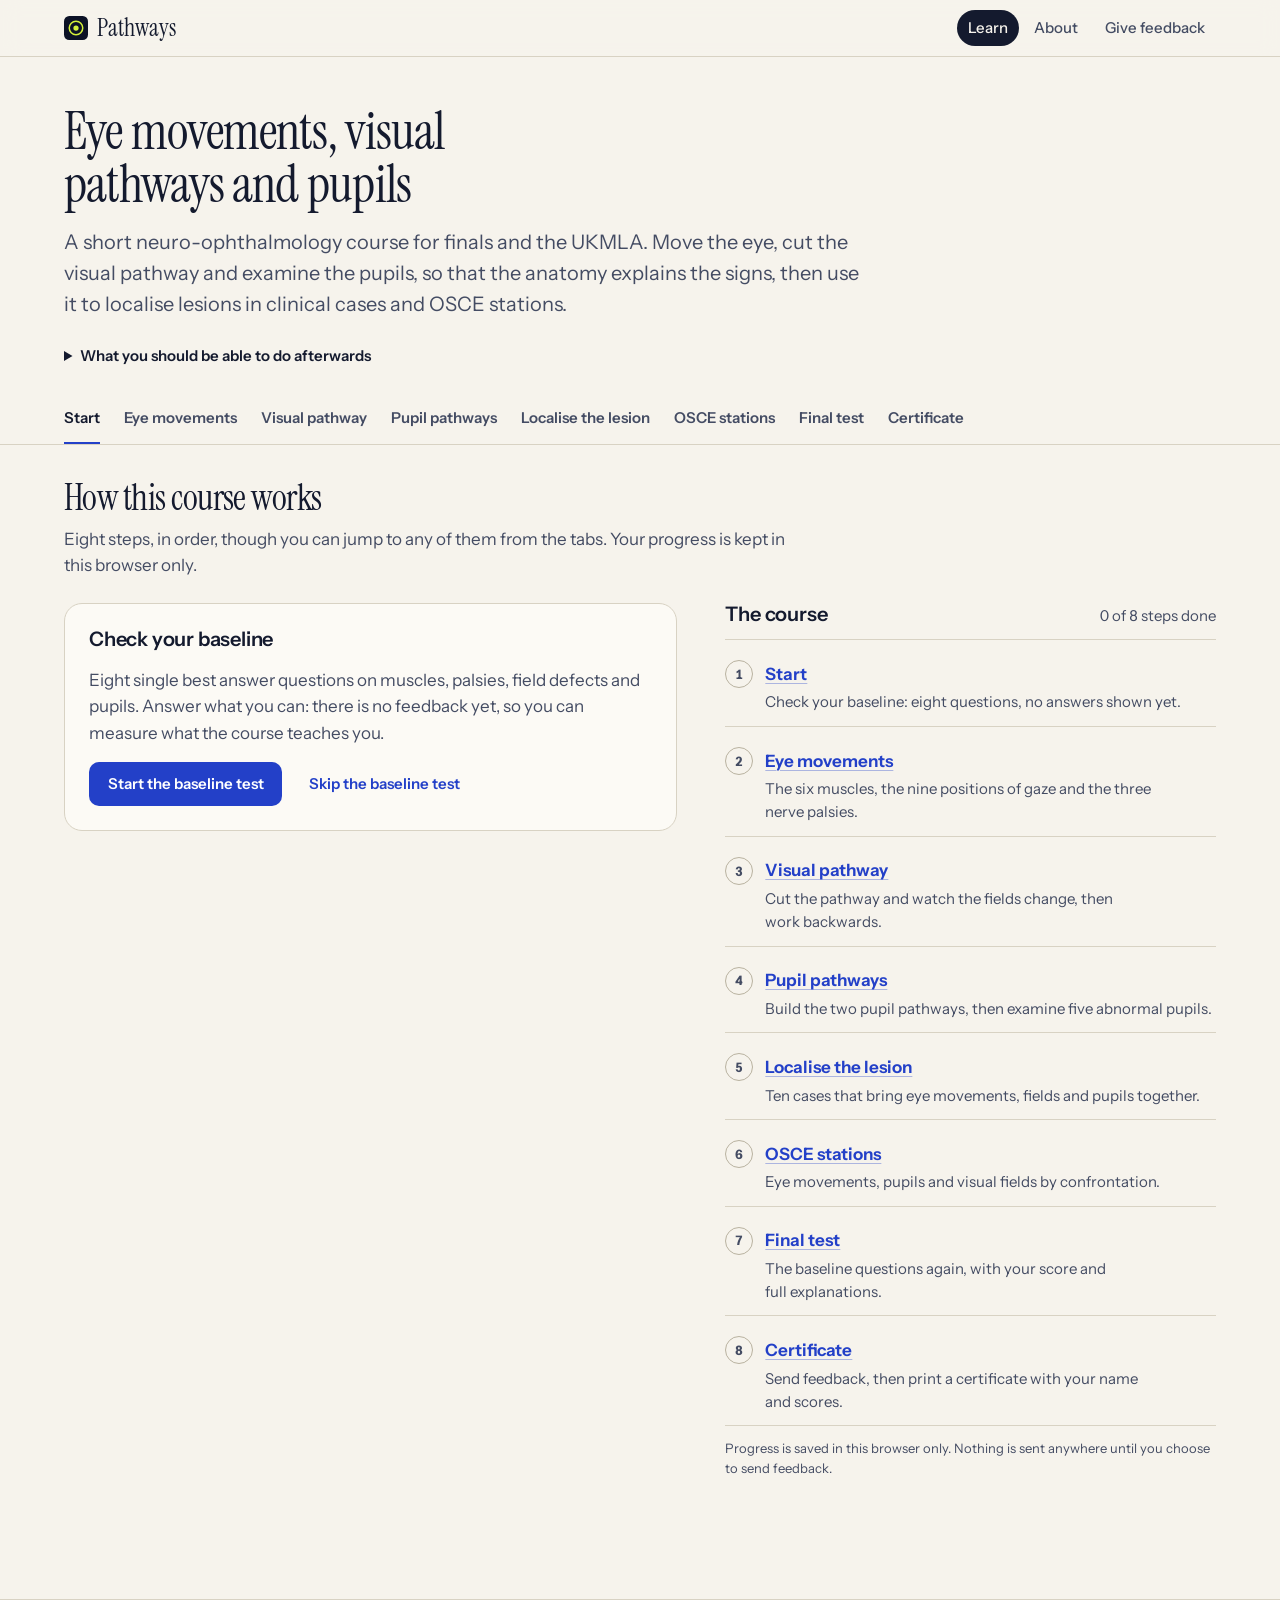
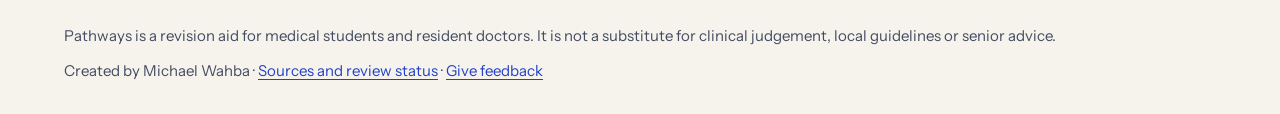
==== index.html @ c68322ce "Publish Pathways at pathwaysophthalmology.github.io Co-Authored-By: Claude Opus 5.5 <noreply@anthrop" ====
<!doctype html>
<html lang="en-GB">
  <head>
    <meta charset="UTF-8" />
    <meta name="viewport" content="width=device-width, initial-scale=1.0" />
    <meta name="description" content="Free interactive neuro-ophthalmology course for UK medical students: eye movements, visual fields and pupils, with cases, OSCE stations and a certificate." />
    <meta name="theme-color" content="#f6f3ec" />
    <link rel="icon" type="image/svg+xml" href="./favicon.svg" />
    <title>Pathways: interactive neuro-ophthalmology course for medical students | eye movements, visual fields, pupils</title>
    <script type="module" crossorigin src="./assets/index-cdcHrQls.js"></script>
    <link rel="stylesheet" crossorigin href="./assets/index-BbGb7LWt.css">
      <meta property="og:type" content="website" />
    <meta property="og:title" content="Pathways: eye movements, visual pathways and pupils" />
    <meta property="og:description" content="A free interactive neuro-ophthalmology course for medical students: eye movements, visual pathway lesions and pupils, with clinical cases, OSCE walkthroughs and a certificate." />
    <meta name="twitter:title" content="Pathways: eye movements, visual pathways and pupils" />
    <meta name="twitter:description" content="A free interactive neuro-ophthalmology course for medical students: eye movements, visual pathway lesions and pupils, with clinical cases, OSCE walkthroughs and a certificate." />
    <meta name="twitter:card" content="summary_large_image" />
    <meta property="og:image" content="https://pathwaysophthalmology.github.io/og-pathways.png" />
    <meta property="og:image:width" content="1200" />
    <meta property="og:image:height" content="630" />
    <meta property="og:image:alt" content="Pathways: two eyes, one with a third nerve palsy, and a pair of visual field charts showing a bitemporal hemianopia." />
    <meta name="twitter:image" content="https://pathwaysophthalmology.github.io/og-pathways.png" />
    <meta property="og:url" content="https://pathwaysophthalmology.github.io/" />
    <meta property="og:site_name" content="Pathways" />
    <meta property="og:locale" content="en_GB" />
    <meta name="robots" content="index, follow, max-image-preview:large" />
    <link rel="canonical" href="https://pathwaysophthalmology.github.io/" />
    <script type="application/ld+json">
{
  "@context": "https://schema.org",
  "@type": [
    "Course",
    "LearningResource"
  ],
  "name": "Pathways: eye movements, visual pathways and pupils",
  "alternateName": "Pathways",
  "description": "Free interactive neuro-ophthalmology course for UK medical students: eye movements, visual fields and pupils, with cases, OSCE stations and a certificate.",
  "url": "https://pathwaysophthalmology.github.io/",
  "image": "https://pathwaysophthalmology.github.io/og-pathways.png",
  "provider": {
    "@type": "Person",
    "name": "Michael Wahba"
  },
  "author": {
    "@type": "Person",
    "name": "Michael Wahba"
  },
  "inLanguage": "en-GB",
  "isAccessibleForFree": true,
  "educationalLevel": "Undergraduate medical education",
  "learningResourceType": [
    "Interactive course",
    "Quiz",
    "Clinical case"
  ],
  "audience": {
    "@type": "EducationalAudience",
    "educationalRole": "student",
    "audienceType": "UK medical students and foundation doctors"
  },
  "about": [
    "Neuro-ophthalmology",
    "Ocular motility",
    "Visual pathway",
    "Pupil"
  ],
  "teaches": [
    "Actions and nerve supply of the extraocular muscles",
    "Third, fourth and sixth cranial nerve palsies",
    "Visual field defects from lesions of the visual pathway",
    "The pupillary light reflex and the sympathetic pathway to the pupil",
    "Relative afferent pupillary defect, Horner syndrome and Adie pupil",
    "Localising neuro-ophthalmic lesions",
    "OSCE examination of eye movements, pupils and visual fields"
  ],
  "hasCourseInstance": {
    "@type": "CourseInstance",
    "courseMode": "online",
    "instructor": {
      "@type": "Person",
      "name": "Michael Wahba"
    }
  },
  "offers": {
    "@type": "Offer",
    "category": "Free",
    "price": 0,
    "priceCurrency": "GBP"
  }
}
    </script>
  </head>
  <body>
    <div id="root">
      <div class="seo-fallback" style="max-width:44rem;margin:0 auto;padding:2rem 1rem;font-family:system-ui,sans-serif;line-height:1.5;color:#1b1f2a">
        <h1>Pathways: an interactive neuro-ophthalmology course for medical students</h1>
        <p>Pathways is a free, short online course on eye movements, the visual pathway and the pupils. You move the eye, cut the visual pathway and examine the pupils, so that the anatomy explains the clinical signs.</p>
        <p>You then use that anatomy to localise lesions in clinical cases and to practise examination stations for the OSCE. A baseline test at the start and a final test at the end show how far you have come, and a certificate is available when you finish.</p>
        <h2>What the course covers</h2>
        <ul>
          <li>Eye movements: the six extraocular muscles, the nine positions of gaze, and third, fourth and sixth cranial nerve palsies</li>
          <li>The visual pathway: lesions from the optic nerve to the occipital cortex and the visual field defects they cause</li>
          <li>Pupil reflexes: the pupillary light reflex and the sympathetic pathway to the pupil</li>
          <li>The abnormal pupil: relative afferent pupillary defect (RAPD), Horner syndrome, Adie pupil and third nerve palsy</li>
          <li>Clinical cases on localising the lesion</li>
          <li>OSCE examination stations: eye movements, pupils and visual fields</li>
          <li>A baseline test and a final test, with every question explained</li>
          <li>A certificate of completion</li>
        </ul>
        <h2>Who it is for</h2>
        <p>UK medical students revising for finals and the UKMLA or preparing for the Duke Elder Undergraduate Prize Examination, and foundation doctors who want to refresh their neuro-ophthalmology.</p>
        <p>The course needs JavaScript. If it does not load, please enable JavaScript in your browser.</p>
      </div>
    </div>
  </body>
</html>
---- assets/index-BbGb7LWt.css ----
@font-face{font-family:Instrument Serif;font-style:normal;font-display:swap;font-weight:400;src:url(./instrument-serif-latin-ext-400-normal-C2je3j2s.woff2)format("woff2"),url(./instrument-serif-latin-ext-400-normal-CFCUzsTy.woff)format("woff");unicode-range:U+100-2BA,U+2BD-2C5,U+2C7-2CC,U+2CE-2D7,U+2DD-2FF,U+304,U+308,U+329,U+1D00-1DBF,U+1E00-1E9F,U+1EF2-1EFF,U+2020,U+20A0-20AB,U+20AD-20C0,U+2113,U+2C60-2C7F,U+A720-A7FF}@font-face{font-family:Instrument Serif;font-style:normal;font-display:swap;font-weight:400;src:url(./instrument-serif-latin-400-normal-DnYpCC2O.woff2)format("woff2"),url(./instrument-serif-latin-400-normal-BVbkICAY.woff)format("woff");unicode-range:U+??,U+131,U+152-153,U+2BB-2BC,U+2C6,U+2DA,U+2DC,U+304,U+308,U+329,U+2000-206F,U+20AC,U+2122,U+2191,U+2193,U+2212,U+2215,U+FEFF,U+FFFD}@font-face{font-family:Instrument Sans Variable;font-style:normal;font-display:swap;font-weight:400 700;src:url(./instrument-sans-latin-ext-wght-normal-B5bTHO_g.woff2)format("woff2-variations");unicode-range:U+100-2BA,U+2BD-2C5,U+2C7-2CC,U+2CE-2D7,U+2DD-2FF,U+304,U+308,U+329,U+1D00-1DBF,U+1E00-1E9F,U+1EF2-1EFF,U+2020,U+20A0-20AB,U+20AD-20C0,U+2113,U+2C60-2C7F,U+A720-A7FF}@font-face{font-family:Instrument Sans Variable;font-style:normal;font-display:swap;font-weight:400 700;src:url(./instrument-sans-latin-wght-normal-BbzFLZTg.woff2)format("woff2-variations");unicode-range:U+??,U+131,U+152-153,U+2BB-2BC,U+2C6,U+2DA,U+2DC,U+304,U+308,U+329,U+2000-206F,U+20AC,U+2122,U+2191,U+2193,U+2212,U+2215,U+FEFF,U+FFFD}:root{--paper:#f6f3ec;--paper-raised:#fcfaf5;--paper-sunk:#ece8dd;--line:#d8d2c3;--line-strong:#b9b2a0;--ink:#141a2e;--ink-2:#444c63;--ink-3:#5f6679;--cobalt:#2340c8;--cobalt-deep:#172b8f;--cobalt-wash:#e3e7fa;--stage:#0c1226;--stage-raised:#151d3b;--stage-line:#2c3765;--stage-text:#e9edfb;--stage-muted:#a3add3;--fluor:#d4f03a;--fluor-dim:#8fa41f;--ok:#1c7448;--ok-wash:#dff0e4;--bad:#b3261e;--bad-wash:#f8e1dd;--warn:#8f5200;--warn-wash:#f7ead1;--ok-stage:#6fdc9f;--bad-stage:#ff8f85;--warn-stage:#ffc46b;--dx-1:#6ea8ff;--dx-2:#ffb454;--dx-3:#d4f03a;--dx-4:#ff8fb8;--dx-5:#7fe3d3;--dx-6:#c7a6ff;--font-display:"Instrument Serif", "Iowan Old Style", Georgia, serif;--font-body:"Instrument Sans Variable", "Instrument Sans", system-ui, sans-serif;--text-xs:.8125rem;--text-sm:.9375rem;--text-md:1.0625rem;--text-lg:1.25rem;--text-xl:1.625rem;--text-2xl:2.25rem;--text-3xl:3.25rem;--s-1:.25rem;--s-2:.5rem;--s-3:.75rem;--s-4:1rem;--s-5:1.5rem;--s-6:2rem;--s-7:3rem;--s-8:4.5rem;--radius-sm:6px;--radius:10px;--radius-lg:18px;--shadow-1:0 1px 2px #141a2e0f, 0 4px 14px #141a2e0f;--shadow-2:0 2px 4px #141a2e14, 0 14px 34px #141a2e1f;--ease-out:cubic-bezier(.16, 1, .3, 1);--dur:.2s;--page-max:72rem;--gutter:clamp(1rem, 4vw, 2.5rem)}*,:before,:after{box-sizing:border-box}html{-webkit-text-size-adjust:100%;scroll-behavior:smooth;scrollbar-color:var(--line-strong) var(--paper)}body{background:var(--paper);color:var(--ink);font-family:var(--font-body);font-size:var(--text-md);font-feature-settings:"ss01";-webkit-font-smoothing:antialiased;accent-color:var(--cobalt);caret-color:var(--cobalt);margin:0;line-height:1.55}::selection{background:var(--fluor);color:var(--ink)}h1,h2,h3,h4{text-wrap:balance;letter-spacing:-.01em;margin:0;font-weight:600;line-height:1.15}h1,.display{font-family:var(--font-display);letter-spacing:-.015em;font-weight:400;line-height:1.02}h1{font-size:clamp(2.4rem, 6vw, var(--text-3xl))}h2{font-size:var(--text-xl)}h3{font-size:var(--text-lg)}h4{font-size:var(--text-md)}p{text-wrap:pretty;margin:0}a{color:var(--cobalt);text-underline-offset:.18em;text-decoration-thickness:1px}a:hover{color:var(--cobalt-deep)}button,input,select,textarea{font:inherit;color:inherit}button{cursor:pointer}:focus-visible{outline:2px solid var(--cobalt);outline-offset:2px;border-radius:4px}.stage :focus-visible{outline-color:var(--fluor)}[tabindex="-1"]:focus{outline:none}svg{max-width:100%;display:block}img{max-width:100%}ul,ol{margin:0;padding-left:1.2em}.num{font-variant-numeric:tabular-nums}.visually-hidden{clip-path:inset(50%);white-space:nowrap;width:1px;height:1px;position:absolute;overflow:hidden}@media (prefers-reduced-motion:reduce){*,:before,:after{scroll-behavior:auto!important;transition-duration:.01ms!important;animation-duration:.01ms!important;animation-iteration-count:1!important}}.wrap{width:min(100% - 2 * var(--gutter), var(--page-max));margin-inline:auto}.stack{gap:var(--gap,var(--s-4));flex-direction:column;display:flex}.cluster{align-items:center;gap:var(--gap,var(--s-3));flex-wrap:wrap;display:flex}.split{gap:var(--s-5);grid-template-columns:minmax(0,1fr);display:grid}@media (width>=60rem){.split{grid-template-columns:minmax(0,1.45fr) minmax(0,1fr);align-items:start}.split--even{grid-template-columns:minmax(0,1fr) minmax(0,1fr)}}.prose{max-width:68ch}.prose>*+*{margin-top:var(--s-3)}.muted{color:var(--ink-2)}.small{font-size:var(--text-sm)}.xsmall{font-size:var(--text-xs)}.shell{flex-direction:column;min-height:100dvh;display:flex}.shell__bar{z-index:20;background:color-mix(in srgb, var(--paper) 92%, transparent);-webkit-backdrop-filter:blur(10px);backdrop-filter:blur(10px);border-bottom:1px solid var(--line);position:sticky;top:0}.shell__bar-inner{justify-content:space-between;align-items:center;gap:var(--s-4);min-height:3.5rem;display:flex}.brand{min-height:2.75rem;font-family:var(--font-display);color:var(--ink);align-items:center;gap:.55rem;font-size:1.5rem;line-height:1;text-decoration:none;display:inline-flex}.brand:hover{color:var(--ink)}.brand__mark{width:1.5rem;height:1.5rem}.nav{gap:var(--s-1);scrollbar-width:none;display:flex;overflow-x:auto}.nav a{white-space:nowrap;color:var(--ink-2);font-size:var(--text-sm);transition:background var(--dur) var(--ease-out), color var(--dur) var(--ease-out);border-radius:999px;padding:.4rem .7rem;font-weight:500;text-decoration:none}.nav__short{display:none}.nav a:focus-visible{outline-offset:-2px}.nav a:hover{background:var(--paper-sunk);color:var(--ink)}.nav a[aria-current=page]{background:var(--ink);color:var(--paper)}@media (width<=44rem){.brand{font-size:1.3rem}.nav__long{display:none}.nav__short{display:inline}.nav a{border-block:.25rem solid #0000;align-items:center;min-height:2.75rem;padding-inline:.5rem;display:inline-flex}.nav a,.nav a:hover,.nav a[aria-current=page]{background-clip:padding-box}}.shell__main{flex:1}.footer{margin-top:var(--s-8);border-top:1px solid var(--line);padding-block:var(--s-5) var(--s-6);color:var(--ink-2);font-size:var(--text-sm)}.footer .cluster{justify-content:space-between}.btn{border-radius:var(--radius);min-height:2.75rem;font-weight:600;font-size:var(--text-sm);transition:background var(--dur) var(--ease-out), border-color var(--dur) var(--ease-out), color var(--dur) var(--ease-out), transform var(--dur) var(--ease-out);border:1px solid #0000;justify-content:center;align-items:center;gap:.5rem;padding:.55rem 1.1rem;text-decoration:none;display:inline-flex}.btn:active:not(:disabled){transform:translateY(1px)}.btn:disabled,.btn[aria-disabled=true]{opacity:.5;cursor:not-allowed}.btn svg{flex:none;width:1.1em;height:1.1em}.btn--primary{background:var(--cobalt);color:#fff}.btn--primary:hover:not(:disabled){background:var(--cobalt-deep);color:#fff}.btn--secondary{background:var(--paper-raised);border-color:var(--line-strong);color:var(--ink)}.btn--secondary:hover:not(:disabled){border-color:var(--ink)}.btn--quiet{color:var(--cobalt);background:0 0;padding-inline:.6rem}.btn--quiet:hover:not(:disabled){background:var(--cobalt-wash)}.btn--sm{min-height:2.25rem;padding:.3rem .8rem}@media (width<=44rem),(pointer:coarse){.btn--sm,.seg button{min-height:2.75rem}}.stage .btn--secondary{background:var(--stage-raised);border-color:var(--stage-line);color:var(--stage-text)}.stage .btn--secondary:hover:not(:disabled){border-color:var(--stage-muted)}.stage .btn--primary{background:var(--fluor);color:var(--stage)}.stage .btn--primary:hover:not(:disabled){color:var(--stage);background:#e3fb5c}.stage .btn--quiet{color:var(--fluor)}.stage .btn--quiet:hover:not(:disabled){background:var(--stage-raised)}.seg{background:var(--paper-sunk);border-radius:calc(var(--radius) + 3px);flex-wrap:wrap;gap:2px;max-width:100%;padding:3px;display:inline-flex}.seg button{border-radius:var(--radius);min-height:2.25rem;font-size:var(--text-sm);color:var(--ink-2);transition:background var(--dur) var(--ease-out), color var(--dur) var(--ease-out);background:0 0;border:0;padding:.4rem .85rem;font-weight:550}.seg button:hover{color:var(--ink)}.seg button[aria-pressed=true]{background:var(--paper-raised);color:var(--ink);box-shadow:var(--shadow-1)}.stage .seg{background:var(--stage-raised)}.stage .seg button{color:var(--stage-muted)}.stage .seg button:hover{color:var(--stage-text)}.stage .seg button[aria-pressed=true]{background:var(--fluor);color:var(--stage);box-shadow:none}.stage{background:var(--stage);color:var(--stage-text);border-radius:var(--radius-lg);box-shadow:var(--shadow-2);scrollbar-color:var(--stage-line) var(--stage);padding:clamp(.9rem,2.5vw,1.5rem)}.stage ::selection{background:var(--fluor);color:var(--stage)}.stage__head{justify-content:space-between;align-items:center;gap:var(--s-3);margin-bottom:var(--s-4);flex-wrap:wrap;display:flex}.stage__title{font-size:var(--text-sm);color:var(--stage-muted);font-weight:600}.stage__caption{margin-top:var(--s-3);font-size:var(--text-sm);color:var(--stage-muted)}.stage .muted{color:var(--stage-muted)}.stage a{color:var(--fluor)}.panel{background:var(--paper-raised);border:1px solid var(--line);border-radius:var(--radius-lg);padding:clamp(1rem,2.5vw,1.5rem)}.callout{gap:var(--s-3);padding:var(--s-4);border-radius:var(--radius);background:var(--cobalt-wash);color:var(--ink);font-size:var(--text-sm);grid-template-columns:auto minmax(0,1fr);display:grid}.callout__icon{width:1.25rem;height:1.25rem;color:var(--cobalt);margin-top:.15rem}.callout__title{margin-bottom:.15rem;font-weight:650}.callout--ok{background:var(--ok-wash)}.callout--ok .callout__icon{color:var(--ok)}.callout--bad{background:var(--bad-wash)}.callout--bad .callout__icon{color:var(--bad)}.callout--warn{background:var(--warn-wash)}.callout--warn .callout__icon{color:var(--warn)}.stage .callout{background:var(--stage-raised);color:var(--stage-text)}.stage .callout .callout__icon{color:var(--dx-1)}.stage .callout--ok .callout__icon{color:var(--ok-stage)}.stage .callout--bad .callout__icon{color:var(--bad-stage)}.stage .callout--warn .callout__icon{color:var(--warn-stage)}.choices{gap:var(--s-2);display:grid}.choice{align-items:center;gap:var(--s-3);text-align:left;background:var(--paper-raised);border:1px solid var(--line-strong);border-radius:var(--radius);width:100%;min-height:3rem;font-size:var(--text-sm);transition:border-color var(--dur) var(--ease-out), background var(--dur) var(--ease-out);padding:.65rem .9rem;font-weight:500;display:flex}.choice:hover:not(:disabled):not([aria-disabled=true]){border-color:var(--ink)}.choice:disabled,.choice[aria-disabled=true]{cursor:default}.choice__mark{flex:none;width:1.25rem;height:1.25rem}.choice[data-state=selected]{border-color:var(--cobalt);background:var(--cobalt-wash)}.choice[data-state=correct]{border-color:var(--ok);background:var(--ok-wash)}.choice[data-state=correct] .choice__mark{color:var(--ok)}.choice[data-state=wrong]{border-color:var(--bad);background:var(--bad-wash)}.choice[data-state=wrong] .choice__mark{color:var(--bad)}.choice[data-state=dim]{opacity:.55}.stage .choice{background:var(--stage-raised);border-color:var(--stage-line);color:var(--stage-text)}.stage .choice:hover:not(:disabled):not([aria-disabled=true]){border-color:var(--stage-muted)}.stage .choice[data-state=selected]{border-color:var(--fluor);background:var(--stage-raised)}.stage .choice[data-state=correct]{border-color:var(--ok-stage);background:#6fdc9f1f}.stage .choice[data-state=correct] .choice__mark{color:var(--ok-stage)}.stage .choice[data-state=wrong]{border-color:var(--bad-stage);background:#ff8f851f}.stage .choice[data-state=wrong] .choice__mark{color:var(--bad-stage)}.tag{background:var(--paper-sunk);color:var(--ink-2);font-size:var(--text-xs);white-space:nowrap;border-radius:999px;align-items:center;gap:.35rem;padding:.15rem .6rem;font-weight:600;display:inline-flex}.tag--ok{background:var(--ok-wash);color:var(--ok)}.tag--bad{background:var(--bad-wash);color:var(--bad)}.tag--warn{background:var(--warn-wash);color:var(--warn)}.tag--cobalt{background:var(--cobalt-wash);color:var(--cobalt-deep)}.stage .tag{background:var(--stage-raised);color:var(--stage-muted)}.stage .tag--ok{color:var(--ok-stage)}.stage .tag--bad{color:var(--bad-stage)}.stage .tag--warn{color:var(--warn-stage)}.stage .tag--cobalt{color:var(--fluor)}.module-head{padding-block:var(--s-7) var(--s-5)}@media (width<=44rem){.module-head{padding-block:var(--s-6) var(--s-4)}.module-head__lede{font-size:var(--text-md)}.tool{padding-top:var(--s-5)}}.module-head h1{max-width:18ch}.module-head__lede{margin-top:var(--s-4);max-width:62ch;font-size:var(--text-lg);color:var(--ink-2)}.objectives{margin-top:var(--s-5);max-width:68ch}.objectives summary{cursor:pointer;font-weight:600;font-size:var(--text-sm);width:fit-content}.objectives ul{margin-top:var(--s-3);gap:var(--s-2);color:var(--ink-2);font-size:var(--text-sm);display:grid}.tooltabs{z-index:10;background:color-mix(in srgb, var(--paper) 94%, transparent);-webkit-backdrop-filter:blur(10px);backdrop-filter:blur(10px);border-bottom:1px solid var(--line);position:sticky;top:3.5rem}@media (width<=44rem){.tooltabs{position:static}}.tooltabs__list{gap:var(--s-5);scrollbar-width:none;display:flex;overflow-x:auto}.tooltabs__tab{border:0;color:var(--ink-2);font-weight:600;font-size:var(--text-sm);transition:color var(--dur) var(--ease-out), border-color var(--dur) var(--ease-out);background:0 0;border-bottom:2px solid #0000;flex:none;padding:.9rem 0 .8rem;position:relative}.tooltabs__tab:hover{color:var(--ink)}.tooltabs__done{vertical-align:-.15em;width:1em;height:1em;color:var(--ok);margin-left:.4em;display:inline-block}.tooltabs__tab:focus-visible{outline-offset:-2px}.tooltabs__tab[aria-selected=true]{color:var(--ink);border-bottom-color:var(--cobalt)}.tool{padding-block:var(--s-6) var(--s-7)}.tool__intro{margin-bottom:var(--s-5)}.tool__intro h2{font-family:var(--font-display);font-weight:400;font-size:var(--text-2xl);letter-spacing:-.015em}.tool__intro p{margin-top:var(--s-2);max-width:68ch;color:var(--ink-2)}.feedback{border-top:1px solid var(--line);padding-block:var(--s-7)}.feedback__grid{gap:var(--s-6);display:grid}@media (width>=60rem){.feedback__grid{grid-template-columns:minmax(0,1fr) minmax(0,1.5fr)}}.feedback h2{font-family:var(--font-display);font-weight:400;font-size:var(--text-2xl)}.field{border:0;min-width:0;margin:0;padding:0}.field+.field{margin-top:var(--s-5)}.field legend,.field>label{font-weight:600;font-size:var(--text-sm);margin-bottom:var(--s-2);padding:0;display:block}.field__hint{color:var(--ink-3);font-weight:400}.field__error{margin-top:var(--s-2);color:var(--bad);font-size:var(--text-sm);font-weight:500}.pills{gap:var(--s-2);flex-wrap:wrap;display:flex}.pill{position:relative}.pill input{opacity:0;cursor:pointer;margin:0;position:absolute;inset:0}.pill span{border:1px solid var(--line-strong);border-radius:var(--radius);background:var(--paper-raised);min-width:2.75rem;min-height:2.75rem;font-size:var(--text-sm);transition:background var(--dur) var(--ease-out), border-color var(--dur) var(--ease-out), color var(--dur) var(--ease-out);justify-content:center;align-items:center;padding:.4rem .9rem;font-weight:500;display:inline-flex}.pill input:hover+span{border-color:var(--ink)}.pill input:checked+span{background:var(--ink);border-color:var(--ink);color:var(--paper)}.pill input:focus-visible+span{outline:2px solid var(--cobalt);outline-offset:2px}.scale{align-items:center;gap:var(--s-2) var(--s-3);flex-wrap:wrap;display:flex}@media (width<=30rem){.scale{gap:var(--s-2)}.scale .pills{gap:.375rem}}.scale__end{font-size:var(--text-xs);color:var(--ink-3)}.textarea{border:1px solid var(--line-strong);border-radius:var(--radius);background:var(--paper-raised);resize:vertical;width:100%;min-height:6.5rem;padding:.7rem .85rem;display:block}.textarea::placeholder{color:var(--ink-3)}.textarea:hover{border-color:var(--ink)}.input{border:1px solid var(--line-strong);border-radius:var(--radius);background:var(--paper-raised);width:100%;min-height:2.75rem;padding:.55rem .85rem;display:block}.input:hover{border-color:var(--ink)}.input[aria-invalid=true]{border-color:var(--bad)}.field__help{font-size:var(--text-sm);color:var(--ink-3);max-width:60ch;margin-bottom:var(--s-3)}.field__row{gap:var(--s-4);display:grid}@media (width>=40rem){.field__row{grid-template-columns:minmax(0,1fr) minmax(0,1fr)}}.field__sub>label{font-weight:600;font-size:var(--text-sm);margin-bottom:var(--s-1);display:block}.check,.field>label.check{align-items:flex-start;gap:var(--s-2);margin-bottom:0;margin-top:var(--s-4);min-height:2.75rem;font-weight:400;font-size:var(--text-sm);cursor:pointer;display:flex}.check input{width:1.25rem;height:1.25rem;accent-color:var(--ink);cursor:pointer;flex:none;margin:.1rem 0 0}.field__errlist{margin:var(--s-1) 0 0;padding-left:1.25rem}
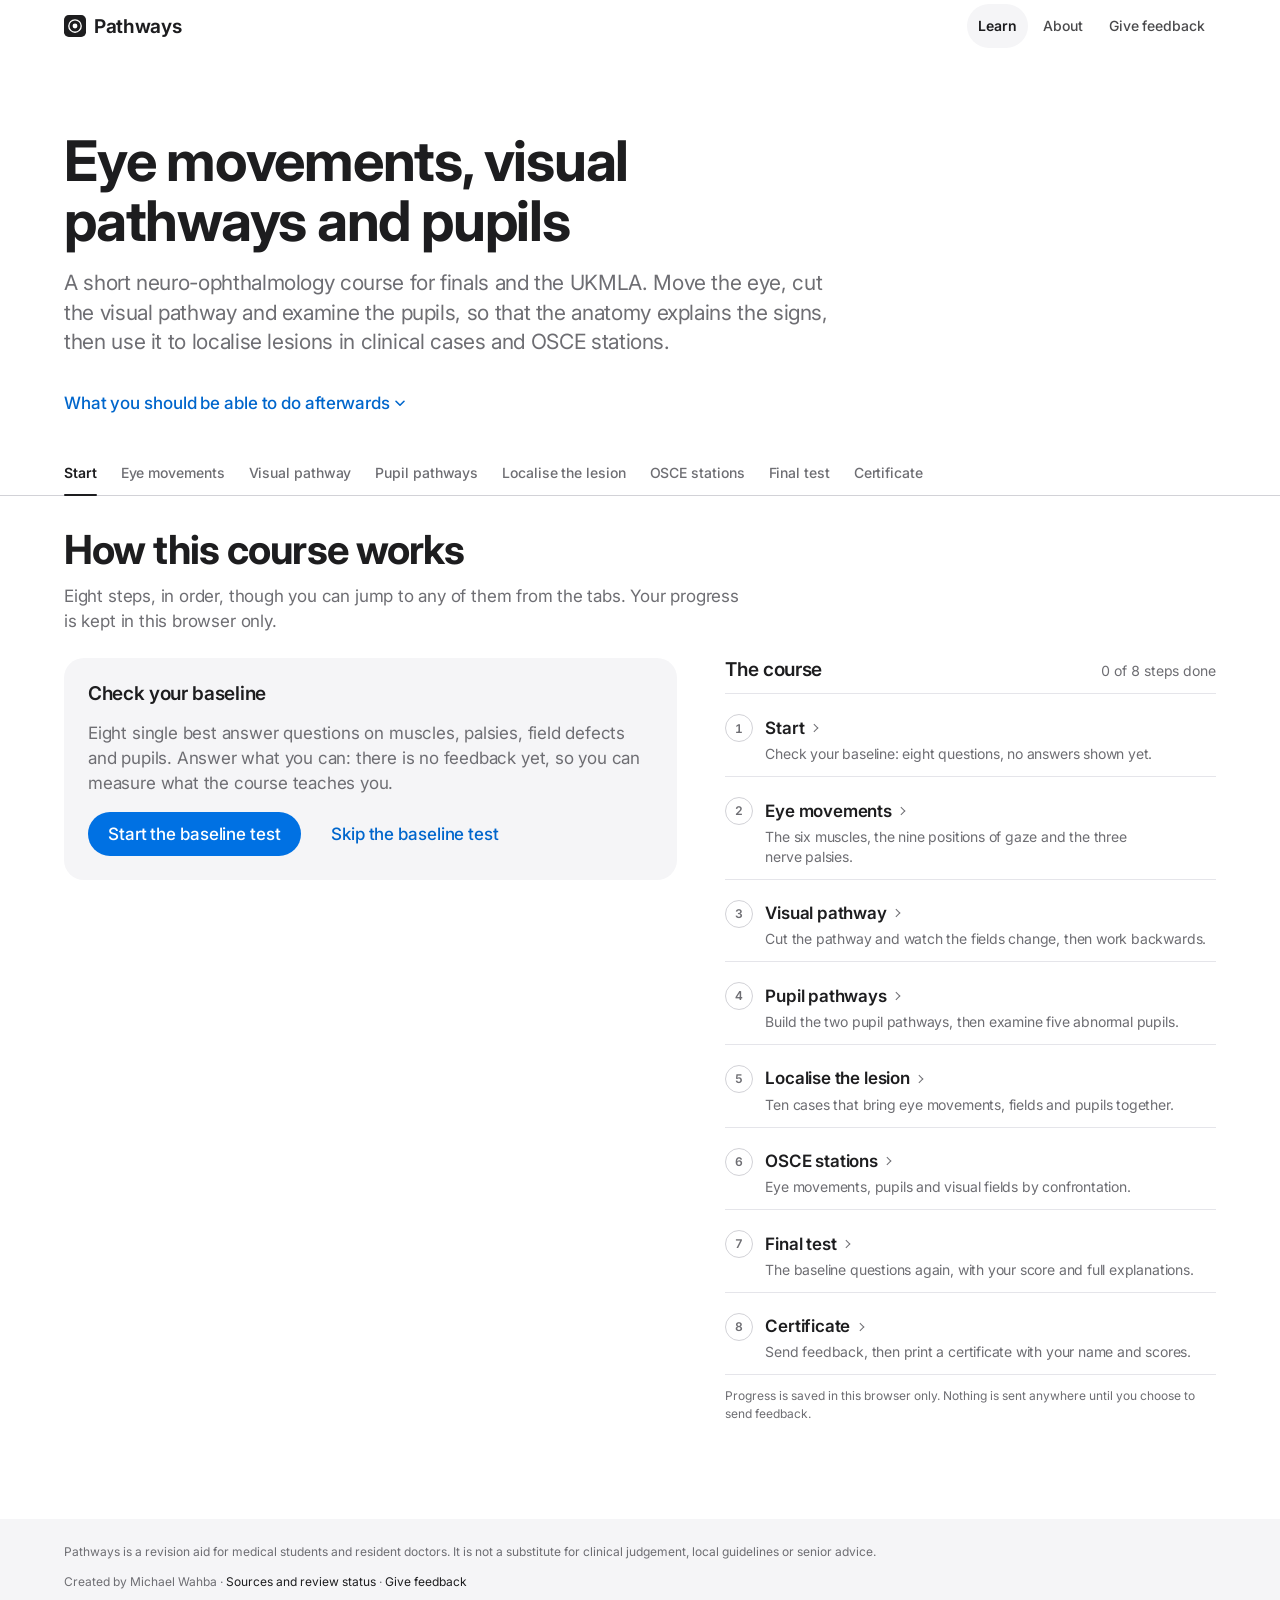
==== commit 975e300c: "Release: Apple-style design, crash-proofing, review statement and author credit Co-Authored-By: Clau" ====
--- a/index.html
+++ b/index.html
@@ -7,8 +7,8 @@
     <meta name="theme-color" content="#f6f3ec" />
     <link rel="icon" type="image/svg+xml" href="./favicon.svg" />
     <title>Pathways: interactive neuro-ophthalmology course for medical students | eye movements, visual fields, pupils</title>
-    <script type="module" crossorigin src="./assets/index-cdcHrQls.js"></script>
-    <link rel="stylesheet" crossorigin href="./assets/index-BbGb7LWt.css">
+    <script type="module" crossorigin src="./assets/index-DTHx7AKe.js"></script>
+    <link rel="stylesheet" crossorigin href="./assets/index-Cx_yIl2N.css">
       <meta property="og:type" content="website" />
     <meta property="og:title" content="Pathways: eye movements, visual pathways and pupils" />
     <meta property="og:description" content="A free interactive neuro-ophthalmology course for medical students: eye movements, visual pathway lesions and pupils, with clinical cases, OSCE walkthroughs and a certificate." />
--- a/assets/index-Cx_yIl2N.css
+++ b/assets/index-Cx_yIl2N.css
@@ -0,0 +1 @@
+@font-face{font-family:Instrument Serif;font-style:normal;font-display:swap;font-weight:400;src:url(./instrument-serif-latin-ext-400-normal-C2je3j2s.woff2)format("woff2"),url(./instrument-serif-latin-ext-400-normal-CFCUzsTy.woff)format("woff");unicode-range:U+100-2BA,U+2BD-2C5,U+2C7-2CC,U+2CE-2D7,U+2DD-2FF,U+304,U+308,U+329,U+1D00-1DBF,U+1E00-1E9F,U+1EF2-1EFF,U+2020,U+20A0-20AB,U+20AD-20C0,U+2113,U+2C60-2C7F,U+A720-A7FF}@font-face{font-family:Instrument Serif;font-style:normal;font-display:swap;font-weight:400;src:url(./instrument-serif-latin-400-normal-DnYpCC2O.woff2)format("woff2"),url(./instrument-serif-latin-400-normal-BVbkICAY.woff)format("woff");unicode-range:U+??,U+131,U+152-153,U+2BB-2BC,U+2C6,U+2DA,U+2DC,U+304,U+308,U+329,U+2000-206F,U+20AC,U+2122,U+2191,U+2193,U+2212,U+2215,U+FEFF,U+FFFD}@font-face{font-family:Instrument Sans Variable;font-style:normal;font-display:swap;font-weight:400 700;src:url(./instrument-sans-latin-ext-wght-normal-B5bTHO_g.woff2)format("woff2-variations");unicode-range:U+100-2BA,U+2BD-2C5,U+2C7-2CC,U+2CE-2D7,U+2DD-2FF,U+304,U+308,U+329,U+1D00-1DBF,U+1E00-1E9F,U+1EF2-1EFF,U+2020,U+20A0-20AB,U+20AD-20C0,U+2113,U+2C60-2C7F,U+A720-A7FF}@font-face{font-family:Instrument Sans Variable;font-style:normal;font-display:swap;font-weight:400 700;src:url(./instrument-sans-latin-wght-normal-BbzFLZTg.woff2)format("woff2-variations");unicode-range:U+??,U+131,U+152-153,U+2BB-2BC,U+2C6,U+2DA,U+2DC,U+304,U+308,U+329,U+2000-206F,U+20AC,U+2122,U+2191,U+2193,U+2212,U+2215,U+FEFF,U+FFFD}:root{--paper:#f6f3ec;--paper-raised:#fcfaf5;--paper-sunk:#ece8dd;--line:#d8d2c3;--line-strong:#b9b2a0;--ink:#141a2e;--ink-2:#444c63;--ink-3:#5f6679;--cobalt:#2340c8;--cobalt-deep:#172b8f;--cobalt-wash:#e3e7fa;--stage:#0c1226;--stage-raised:#151d3b;--stage-line:#2c3765;--stage-text:#e9edfb;--stage-muted:#a3add3;--fluor:#d4f03a;--fluor-dim:#8fa41f;--ok:#1c7448;--ok-wash:#dff0e4;--bad:#b3261e;--bad-wash:#f8e1dd;--warn:#8f5200;--warn-wash:#f7ead1;--ok-stage:#6fdc9f;--bad-stage:#ff8f85;--warn-stage:#ffc46b;--dx-1:#6ea8ff;--dx-2:#ffb454;--dx-3:#d4f03a;--dx-4:#ff8fb8;--dx-5:#7fe3d3;--dx-6:#c7a6ff;--font-display:"Instrument Serif", "Iowan Old Style", Georgia, serif;--font-body:"Instrument Sans Variable", "Instrument Sans", system-ui, sans-serif;--text-xs:.8125rem;--text-sm:.9375rem;--text-md:1.0625rem;--text-lg:1.25rem;--text-xl:1.625rem;--text-2xl:2.25rem;--text-3xl:3.25rem;--s-1:.25rem;--s-2:.5rem;--s-3:.75rem;--s-4:1rem;--s-5:1.5rem;--s-6:2rem;--s-7:3rem;--s-8:4.5rem;--radius-sm:6px;--radius:10px;--radius-lg:18px;--shadow-1:0 1px 2px #141a2e0f, 0 4px 14px #141a2e0f;--shadow-2:0 2px 4px #141a2e14, 0 14px 34px #141a2e1f;--ease-out:cubic-bezier(.16, 1, .3, 1);--dur:.2s;--page-max:72rem;--gutter:clamp(1rem, 4vw, 2.5rem)}*,:before,:after{box-sizing:border-box}html{-webkit-text-size-adjust:100%;scroll-behavior:smooth;scrollbar-color:var(--line-strong) var(--paper)}body{background:var(--paper);color:var(--ink);font-family:var(--font-body);font-size:var(--text-md);font-feature-settings:"ss01";-webkit-font-smoothing:antialiased;accent-color:var(--cobalt);caret-color:var(--cobalt);margin:0;line-height:1.55}::selection{background:var(--fluor);color:var(--ink)}h1,h2,h3,h4{text-wrap:balance;letter-spacing:-.01em;margin:0;font-weight:600;line-height:1.15}h1,.display{font-family:var(--font-display);letter-spacing:-.015em;font-weight:400;line-height:1.02}h1{font-size:clamp(2.4rem, 6vw, var(--text-3xl))}h2{font-size:var(--text-xl)}h3{font-size:var(--text-lg)}h4{font-size:var(--text-md)}p{text-wrap:pretty;margin:0}a{color:var(--cobalt);text-underline-offset:.18em;text-decoration-thickness:1px}a:hover{color:var(--cobalt-deep)}button,input,select,textarea{font:inherit;color:inherit}button{cursor:pointer}:focus-visible{outline:2px solid var(--cobalt);outline-offset:2px;border-radius:4px}.stage :focus-visible{outline-color:var(--fluor)}[tabindex="-1"]:focus{outline:none}svg{max-width:100%;display:block}img{max-width:100%}ul,ol{margin:0;padding-left:1.2em}.num{font-variant-numeric:tabular-nums}.visually-hidden{clip-path:inset(50%);white-space:nowrap;width:1px;height:1px;position:absolute;overflow:hidden}@media (prefers-reduced-motion:reduce){*,:before,:after{scroll-behavior:auto!important;transition-duration:.01ms!important;animation-duration:.01ms!important;animation-iteration-count:1!important}}.wrap{width:min(100% - 2 * var(--gutter), var(--page-max));margin-inline:auto}.stack{gap:var(--gap,var(--s-4));flex-direction:column;display:flex}.cluster{align-items:center;gap:var(--gap,var(--s-3));flex-wrap:wrap;display:flex}.split{gap:var(--s-5);grid-template-columns:minmax(0,1fr);display:grid}@media (width>=60rem){.split{grid-template-columns:minmax(0,1.45fr) minmax(0,1fr);align-items:start}.split--even{grid-template-columns:minmax(0,1fr) minmax(0,1fr)}}.prose{max-width:68ch}.prose>*+*{margin-top:var(--s-3)}.muted{color:var(--ink-2)}.small{font-size:var(--text-sm)}.xsmall{font-size:var(--text-xs)}.shell{flex-direction:column;min-height:100dvh;display:flex}.shell__bar{z-index:20;background:color-mix(in srgb, var(--paper) 92%, transparent);-webkit-backdrop-filter:blur(10px);backdrop-filter:blur(10px);border-bottom:1px solid var(--line);position:sticky;top:0}.shell__bar-inner{justify-content:space-between;align-items:center;gap:var(--s-4);min-height:3.5rem;display:flex}.brand{min-height:2.75rem;font-family:var(--font-display);color:var(--ink);align-items:center;gap:.55rem;font-size:1.5rem;line-height:1;text-decoration:none;display:inline-flex}.brand:hover{color:var(--ink)}.brand__mark{width:1.5rem;height:1.5rem}.nav{gap:var(--s-1);scrollbar-width:none;display:flex;overflow-x:auto}.nav a{white-space:nowrap;color:var(--ink-2);font-size:var(--text-sm);transition:background var(--dur) var(--ease-out), color var(--dur) var(--ease-out);border-radius:999px;padding:.4rem .7rem;font-weight:500;text-decoration:none}.nav__short{display:none}.nav a:focus-visible{outline-offset:-2px}.nav a:hover{background:var(--paper-sunk);color:var(--ink)}.nav a[aria-current=page]{background:var(--ink);color:var(--paper)}@media (width<=44rem){.brand{font-size:1.3rem}.nav__long{display:none}.nav__short{display:inline}.nav a{border-block:.25rem solid #0000;align-items:center;min-height:2.75rem;padding-inline:.5rem;display:inline-flex}.nav a,.nav a:hover,.nav a[aria-current=page]{background-clip:padding-box}}.shell__main{flex:1}.footer{margin-top:var(--s-8);border-top:1px solid var(--line);padding-block:var(--s-5) var(--s-6);color:var(--ink-2);font-size:var(--text-sm)}.footer .cluster{justify-content:space-between}.btn{border-radius:var(--radius);min-height:2.75rem;font-weight:600;font-size:var(--text-sm);transition:background var(--dur) var(--ease-out), border-color var(--dur) var(--ease-out), color var(--dur) var(--ease-out), transform var(--dur) var(--ease-out);border:1px solid #0000;justify-content:center;align-items:center;gap:.5rem;padding:.55rem 1.1rem;text-decoration:none;display:inline-flex}.btn:active:not(:disabled){transform:translateY(1px)}.btn:disabled,.btn[aria-disabled=true]{opacity:.5;cursor:not-allowed}.btn svg{flex:none;width:1.1em;height:1.1em}.btn--primary{background:var(--cobalt);color:#fff}.btn--primary:hover:not(:disabled){background:var(--cobalt-deep);color:#fff}.btn--secondary{background:var(--paper-raised);border-color:var(--line-strong);color:var(--ink)}.btn--secondary:hover:not(:disabled){border-color:var(--ink)}.btn--quiet{color:var(--cobalt);background:0 0;padding-inline:.6rem}.btn--quiet:hover:not(:disabled){background:var(--cobalt-wash)}.btn--sm{min-height:2.25rem;padding:.3rem .8rem}@media (width<=44rem),(pointer:coarse){.btn--sm,.seg button{min-height:2.75rem}}.stage .btn--secondary{background:var(--stage-raised);border-color:var(--stage-line);color:var(--stage-text)}.stage .btn--secondary:hover:not(:disabled){border-color:var(--stage-muted)}.stage .btn--primary{background:var(--fluor);color:var(--stage)}.stage .btn--primary:hover:not(:disabled){color:var(--stage);background:#e3fb5c}.stage .btn--quiet{color:var(--fluor)}.stage .btn--quiet:hover:not(:disabled){background:var(--stage-raised)}.seg{background:var(--paper-sunk);border-radius:calc(var(--radius) + 3px);flex-wrap:wrap;gap:2px;max-width:100%;padding:3px;display:inline-flex}.seg button{border-radius:var(--radius);min-height:2.25rem;font-size:var(--text-sm);color:var(--ink-2);transition:background var(--dur) var(--ease-out), color var(--dur) var(--ease-out);background:0 0;border:0;padding:.4rem .85rem;font-weight:550}.seg button:hover{color:var(--ink)}.seg button[aria-pressed=true]{background:var(--paper-raised);color:var(--ink);box-shadow:var(--shadow-1)}.stage .seg{background:var(--stage-raised)}.stage .seg button{color:var(--stage-muted)}.stage .seg button:hover{color:var(--stage-text)}.stage .seg button[aria-pressed=true]{background:var(--fluor);color:var(--stage);box-shadow:none}.stage{background:var(--stage);color:var(--stage-text);border-radius:var(--radius-lg);box-shadow:var(--shadow-2);scrollbar-color:var(--stage-line) var(--stage);padding:clamp(.9rem,2.5vw,1.5rem)}.stage ::selection{background:var(--fluor);color:var(--stage)}.stage__head{justify-content:space-between;align-items:center;gap:var(--s-3);margin-bottom:var(--s-4);flex-wrap:wrap;display:flex}.stage__title{font-size:var(--text-sm);color:var(--stage-muted);font-weight:600}.stage__caption{margin-top:var(--s-3);font-size:var(--text-sm);color:var(--stage-muted)}.stage .muted{color:var(--stage-muted)}.stage a{color:var(--fluor)}.panel{background:var(--paper-raised);border:1px solid var(--line);border-radius:var(--radius-lg);padding:clamp(1rem,2.5vw,1.5rem)}.callout{gap:var(--s-3);padding:var(--s-4);border-radius:var(--radius);background:var(--cobalt-wash);color:var(--ink);font-size:var(--text-sm);grid-template-columns:auto minmax(0,1fr);display:grid}.callout__icon{width:1.25rem;height:1.25rem;color:var(--cobalt);margin-top:.15rem}.callout__title{margin-bottom:.15rem;font-weight:650}.callout--ok{background:var(--ok-wash)}.callout--ok .callout__icon{color:var(--ok)}.callout--bad{background:var(--bad-wash)}.callout--bad .callout__icon{color:var(--bad)}.callout--warn{background:var(--warn-wash)}.callout--warn .callout__icon{color:var(--warn)}.stage .callout{background:var(--stage-raised);color:var(--stage-text)}.stage .callout .callout__icon{color:var(--dx-1)}.stage .callout--ok .callout__icon{color:var(--ok-stage)}.stage .callout--bad .callout__icon{color:var(--bad-stage)}.stage .callout--warn .callout__icon{color:var(--warn-stage)}.choices{gap:var(--s-2);display:grid}.choice{align-items:center;gap:var(--s-3);text-align:left;background:var(--paper-raised);border:1px solid var(--line-strong);border-radius:var(--radius);width:100%;min-height:3rem;font-size:var(--text-sm);transition:border-color var(--dur) var(--ease-out), background var(--dur) var(--ease-out);padding:.65rem .9rem;font-weight:500;display:flex}.choice:hover:not(:disabled):not([aria-disabled=true]){border-color:var(--ink)}.choice:disabled,.choice[aria-disabled=true]{cursor:default}.choice__mark{flex:none;width:1.25rem;height:1.25rem}.choice[data-state=selected]{border-color:var(--cobalt);background:var(--cobalt-wash)}.choice[data-state=correct]{border-color:var(--ok);background:var(--ok-wash)}.choice[data-state=correct] .choice__mark{color:var(--ok)}.choice[data-state=wrong]{border-color:var(--bad);background:var(--bad-wash)}.choice[data-state=wrong] .choice__mark{color:var(--bad)}.choice[data-state=dim]{opacity:.55}.stage .choice{background:var(--stage-raised);border-color:var(--stage-line);color:var(--stage-text)}.stage .choice:hover:not(:disabled):not([aria-disabled=true]){border-color:var(--stage-muted)}.stage .choice[data-state=selected]{border-color:var(--fluor);background:var(--stage-raised)}.stage .choice[data-state=correct]{border-color:var(--ok-stage);background:#6fdc9f1f}.stage .choice[data-state=correct] .choice__mark{color:var(--ok-stage)}.stage .choice[data-state=wrong]{border-color:var(--bad-stage);background:#ff8f851f}.stage .choice[data-state=wrong] .choice__mark{color:var(--bad-stage)}.tag{background:var(--paper-sunk);color:var(--ink-2);font-size:var(--text-xs);white-space:nowrap;border-radius:999px;align-items:center;gap:.35rem;padding:.15rem .6rem;font-weight:600;display:inline-flex}.tag--ok{background:var(--ok-wash);color:var(--ok)}.tag--bad{background:var(--bad-wash);color:var(--bad)}.tag--warn{background:var(--warn-wash);color:var(--warn)}.tag--cobalt{background:var(--cobalt-wash);color:var(--cobalt-deep)}.stage .tag{background:var(--stage-raised);color:var(--stage-muted)}.stage .tag--ok{color:var(--ok-stage)}.stage .tag--bad{color:var(--bad-stage)}.stage .tag--warn{color:var(--warn-stage)}.stage .tag--cobalt{color:var(--fluor)}.module-head{padding-block:var(--s-7) var(--s-5)}@media (width<=44rem){.module-head{padding-block:var(--s-6) var(--s-4)}.module-head__lede{font-size:var(--text-md)}.tool{padding-top:var(--s-5)}}.module-head h1{max-width:18ch}.module-head__lede{margin-top:var(--s-4);max-width:62ch;font-size:var(--text-lg);color:var(--ink-2)}.objectives{margin-top:var(--s-5);max-width:68ch}.objectives summary{cursor:pointer;font-weight:600;font-size:var(--text-sm);width:fit-content}.objectives ul{margin-top:var(--s-3);gap:var(--s-2);color:var(--ink-2);font-size:var(--text-sm);display:grid}.tooltabs{z-index:10;background:color-mix(in srgb, var(--paper) 94%, transparent);-webkit-backdrop-filter:blur(10px);backdrop-filter:blur(10px);border-bottom:1px solid var(--line);position:sticky;top:3.5rem}@media (width<=44rem){.tooltabs{position:static}}.tooltabs__list{gap:var(--s-5);scrollbar-width:none;display:flex;overflow-x:auto}.tooltabs__tab{border:0;color:var(--ink-2);font-weight:600;font-size:var(--text-sm);transition:color var(--dur) var(--ease-out), border-color var(--dur) var(--ease-out);background:0 0;border-bottom:2px solid #0000;flex:none;padding:.9rem 0 .8rem;position:relative}.tooltabs__tab:hover{color:var(--ink)}.tooltabs__done{vertical-align:-.15em;width:1em;height:1em;color:var(--ok);margin-left:.4em;display:inline-block}.tooltabs__tab:focus-visible{outline-offset:-2px}.tooltabs__tab[aria-selected=true]{color:var(--ink);border-bottom-color:var(--cobalt)}.tool{padding-block:var(--s-6) var(--s-7)}.tool__intro{margin-bottom:var(--s-5)}.tool__intro h2{font-family:var(--font-display);font-weight:400;font-size:var(--text-2xl);letter-spacing:-.015em}.tool__intro p{margin-top:var(--s-2);max-width:68ch;color:var(--ink-2)}.feedback{border-top:1px solid var(--line);padding-block:var(--s-7)}.feedback__grid{gap:var(--s-6);display:grid}@media (width>=60rem){.feedback__grid{grid-template-columns:minmax(0,1fr) minmax(0,1.5fr)}}.feedback h2{font-family:var(--font-display);font-weight:400;font-size:var(--text-2xl)}.field{border:0;min-width:0;margin:0;padding:0}.field+.field{margin-top:var(--s-5)}.field legend,.field>label{font-weight:600;font-size:var(--text-sm);margin-bottom:var(--s-2);padding:0;display:block}.field__hint{color:var(--ink-3);font-weight:400}.field__error{margin-top:var(--s-2);color:var(--bad);font-size:var(--text-sm);font-weight:500}.pills{gap:var(--s-2);flex-wrap:wrap;display:flex}.pill{position:relative}.pill input{opacity:0;cursor:pointer;margin:0;position:absolute;inset:0}.pill span{border:1px solid var(--line-strong);border-radius:var(--radius);background:var(--paper-raised);min-width:2.75rem;min-height:2.75rem;font-size:var(--text-sm);transition:background var(--dur) var(--ease-out), border-color var(--dur) var(--ease-out), color var(--dur) var(--ease-out);justify-content:center;align-items:center;padding:.4rem .9rem;font-weight:500;display:inline-flex}.pill input:hover+span{border-color:var(--ink)}.pill input:checked+span{background:var(--ink);border-color:var(--ink);color:var(--paper)}.pill input:focus-visible+span{outline:2px solid var(--cobalt);outline-offset:2px}.scale{align-items:center;gap:var(--s-2) var(--s-3);flex-wrap:wrap;display:flex}@media (width<=30rem){.scale{gap:var(--s-2)}.scale .pills{gap:.375rem}}.scale__end{font-size:var(--text-xs);color:var(--ink-3)}.textarea{border:1px solid var(--line-strong);border-radius:var(--radius);background:var(--paper-raised);resize:vertical;width:100%;min-height:6.5rem;padding:.7rem .85rem;display:block}.textarea::placeholder{color:var(--ink-3)}.textarea:hover{border-color:var(--ink)}.input{border:1px solid var(--line-strong);border-radius:var(--radius);background:var(--paper-raised);width:100%;min-height:2.75rem;padding:.55rem .85rem;display:block}.input:hover{border-color:var(--ink)}.input[aria-invalid=true]{border-color:var(--bad)}.field__help{font-size:var(--text-sm);color:var(--ink-3);max-width:60ch;margin-bottom:var(--s-3)}.field__row{gap:var(--s-4);display:grid}@media (width>=40rem){.field__row{grid-template-columns:minmax(0,1fr) minmax(0,1fr)}}.field__sub>label{font-weight:600;font-size:var(--text-sm);margin-bottom:var(--s-1);display:block}.check,.field>label.check{align-items:flex-start;gap:var(--s-2);margin-bottom:0;margin-top:var(--s-4);min-height:2.75rem;font-weight:400;font-size:var(--text-sm);cursor:pointer;display:flex}.check input{width:1.25rem;height:1.25rem;accent-color:var(--ink);cursor:pointer;flex:none;margin:.1rem 0 0}.field__errlist{margin:var(--s-1) 0 0;padding-left:1.25rem}@font-face{font-family:Inter Variable;font-style:normal;font-display:swap;font-weight:100 900;src:url(./inter-cyrillic-ext-opsz-normal-CfYZpDVp.woff2)format("woff2-variations");unicode-range:U+460-52F,U+1C80-1C8A,U+20B4,U+2DE0-2DFF,U+A640-A69F,U+FE2E-FE2F}@font-face{font-family:Inter Variable;font-style:normal;font-display:swap;font-weight:100 900;src:url(./inter-cyrillic-opsz-normal-BFQXbQ-f.woff2)format("woff2-variations");unicode-range:U+301,U+400-45F,U+490-491,U+4B0-4B1,U+2116}@font-face{font-family:Inter Variable;font-style:normal;font-display:swap;font-weight:100 900;src:url(./inter-greek-ext-opsz-normal-BmPQvyvo.woff2)format("woff2-variations");unicode-range:U+1F??}@font-face{font-family:Inter Variable;font-style:normal;font-display:swap;font-weight:100 900;src:url(./inter-greek-opsz-normal-BM0NlUE_.woff2)format("woff2-variations");unicode-range:U+370-377,U+37A-37F,U+384-38A,U+38C,U+38E-3A1,U+3A3-3FF}@font-face{font-family:Inter Variable;font-style:normal;font-display:swap;font-weight:100 900;src:url(./inter-vietnamese-opsz-normal-Ci9T9ieq.woff2)format("woff2-variations");unicode-range:U+102-103,U+110-111,U+128-129,U+168-169,U+1A0-1A1,U+1AF-1B0,U+300-301,U+303-304,U+308-309,U+323,U+329,U+1EA0-1EF9,U+20AB}@font-face{font-family:Inter Variable;font-style:normal;font-display:swap;font-weight:100 900;src:url(./inter-latin-ext-opsz-normal-DpK-iCPk.woff2)format("woff2-variations");unicode-range:U+100-2BA,U+2BD-2C5,U+2C7-2CC,U+2CE-2D7,U+2DD-2FF,U+304,U+308,U+329,U+1D00-1DBF,U+1E00-1E9F,U+1EF2-1EFF,U+2020,U+20A0-20AB,U+20AD-20C0,U+2113,U+2C60-2C7F,U+A720-A7FF}@font-face{font-family:Inter Variable;font-style:normal;font-display:swap;font-weight:100 900;src:url(./inter-latin-opsz-normal-BwkfbSeq.woff2)format("woff2-variations");unicode-range:U+??,U+131,U+152-153,U+2BB-2BC,U+2C6,U+2DA,U+2DC,U+304,U+308,U+329,U+2000-206F,U+20AC,U+2122,U+2191,U+2193,U+2212,U+2215,U+FEFF,U+FFFD}html[data-theme=apple]{--paper:#fff;--paper-raised:#fff;--paper-sunk:#f5f5f7;--line:#d2d2d7;--line-strong:#c7c7cc;--ink:#1d1d1f;--ink-2:#6e6e73;--ink-3:#6e6e73;--cobalt:#0071e3;--cobalt-deep:#06c;--cobalt-wash:#eaf3fd;--link:#06c;--tint:#f5f9ff;--line-soft:#e5e5ea;--hover-line:#86868b;--fill-1:#e8e8ed;--fill-2:#dcdce1;--stage:#161617;--stage-raised:#2a2a2d;--stage-line:#3d3d41;--stage-text:#f5f5f7;--stage-muted:#a1a1a6;--accent-stage:#2997ff;--ok:#1d7a35;--ok-wash:#e9f6ec;--bad:#d70015;--bad-wash:#fdeeee;--warn:#a14a00;--warn-wash:#fdf2e3;--font-display:"Inter Variable", "Inter", system-ui, sans-serif;--font-body:"Inter Variable", "Inter", system-ui, sans-serif;--text-xs:.75rem;--text-sm:.875rem;--text-md:1.0625rem;--text-lg:1.3125rem;--text-xl:1.5rem;--text-2xl:2rem;--text-3xl:3.5rem;--radius-sm:8px;--radius:12px;--radius-lg:20px;--radius-pill:999px;--target:2.75rem;--row:3rem;--chev-down:url("data:image/svg+xml,%3Csvg xmlns='http://www.w3.org/2000/svg' viewBox='0 0 12 12'%3E%3Cpath d='M2 4.25 6 8.25l4-4' fill='none' stroke='%23000' stroke-width='1.6' stroke-linecap='round' stroke-linejoin='round'/%3E%3C/svg%3E");--chev-up:url("data:image/svg+xml,%3Csvg xmlns='http://www.w3.org/2000/svg' viewBox='0 0 12 12'%3E%3Cpath d='M2 7.75 6 3.75l4 4' fill='none' stroke='%23000' stroke-width='1.6' stroke-linecap='round' stroke-linejoin='round'/%3E%3C/svg%3E");--shadow-1:0 1px 2px #0000000f, 0 2px 6px #0000000f;--shadow-2:none;--ease-out:cubic-bezier(.22, 1, .36, 1);--dur:.24s;--press:.1s;--track-display:-.022em;--track-title:-.02em;--track-head:-.017em;--track-body:-.011em;--track-small:-.006em;--track-caption:0em;scrollbar-color:#c7c7cc #fff}html[data-theme=apple] body{font-family:var(--font-body);font-optical-sizing:auto;font-feature-settings:"kern", "calt", "cv11";font-size:var(--text-md);letter-spacing:var(--track-body);-webkit-font-smoothing:antialiased;text-rendering:optimizelegibility;line-height:1.47}html[data-theme=apple] ::selection{color:var(--ink);background:#b3d7ff}html[data-theme=apple] .stage ::selection{color:#fff;background:#2c5a8c}html[data-theme=apple] :is(h1,h2,h3,h4){font-family:var(--font-body);color:inherit;font-weight:600}html[data-theme=apple] :is(h1,.display){font-weight:700;font-size:clamp(2.25rem, 1.4rem + 3.6vw, var(--text-3xl));letter-spacing:var(--track-display);line-height:1.07}html[data-theme=apple] h2{font-size:var(--text-xl);letter-spacing:var(--track-title);line-height:1.17}html[data-theme=apple] h3{letter-spacing:var(--track-head);font-size:1.1875rem;line-height:1.21}html[data-theme=apple] h4{font-size:var(--text-md);letter-spacing:var(--track-body);line-height:1.24}html[data-theme=apple] :is(.small,.btn,.seg button,.nav a,.tooltabs__tab,.callout,.choice,.tag,.field legend,.field>label,.stage__title,.stage__caption,.objectives summary,.pill span){letter-spacing:var(--track-small)}html[data-theme=apple] :is(.xsmall,.scale__end){letter-spacing:var(--track-caption)}html[data-theme=apple] .small{line-height:1.43}html[data-theme=apple] .num{font-variant-numeric:tabular-nums}html[data-theme=apple] a{color:var(--link);text-decoration:none}@media (hover:hover){html[data-theme=apple] a:hover{color:var(--link);text-decoration:underline}}html[data-theme=apple] :focus-visible{outline:3px solid color-mix(in srgb, var(--cobalt) 70%, transparent);outline-offset:2px;border-radius:6px}html[data-theme=apple] .stage :focus-visible{outline-color:var(--accent-stage)}html[data-theme=apple] :is(.btn,.seg button,.choice,.pill span,.nav a,.tooltabs__tab,.an-outline__link,.brand){transition-property:background-color,border-color,color,box-shadow,transform,opacity;transition-duration:var(--dur), var(--dur), var(--dur), var(--dur), var(--press), var(--dur);transition-timing-function:var(--ease-out)}html[data-theme=apple] :is(.btn:not(:disabled):not([aria-disabled=true]),.seg button,.choice:not([aria-disabled=true]),.nav a,.tooltabs__tab,.an-outline__link):active,html[data-theme=apple] .pill input:active+span{transition-duration:var(--dur), var(--dur), var(--dur), var(--dur), var(--press), var(--dur);transform:scale(.97)}html[data-theme=apple] .shell__bar{-webkit-backdrop-filter:saturate(180%)blur(20px);background:#fffc;border-bottom:0}html[data-theme=apple] .shell__bar:after,html[data-theme=apple] .tooltabs:after{content:"";pointer-events:none;opacity:0;height:14px;transition:opacity var(--dur) var(--ease-out);background:linear-gradient(#00000012,#0000);position:absolute;inset:100% 0 auto}html[data-theme=apple][data-scrolled]:not([data-tabs-stuck]) .shell__bar:after,html[data-theme=apple][data-tabs-stuck] .tooltabs:after{opacity:1}html[data-theme=apple] .shell__bar-inner{min-height:3.25rem}html[data-theme=apple] .brand{font-family:var(--font-body);letter-spacing:var(--track-head);gap:.5rem;font-size:1.1875rem;font-weight:650}html[data-theme=apple] .brand,html[data-theme=apple] .brand:hover{color:var(--ink);text-decoration:none}html[data-theme=apple] .brand__mark{width:1.375rem;height:1.375rem}html[data-theme=apple] .brand__mark rect{fill:var(--ink)}html[data-theme=apple] .brand__mark circle{stroke:#fff}html[data-theme=apple] .brand__mark circle:last-child{fill:#fff;stroke:none}html[data-theme=apple] .nav a{color:var(--ink);opacity:.8;font-weight:500}@media (hover:hover){html[data-theme=apple] .nav a:hover{background:var(--paper-sunk);opacity:1;text-decoration:none}}html[data-theme=apple] .nav a[aria-current=page]{background:var(--paper-sunk);color:var(--ink);opacity:1;font-weight:600}html[data-theme=apple] .footer{background:var(--paper-sunk);color:var(--ink-2);font-size:var(--text-xs);letter-spacing:var(--track-caption);border-top:0;line-height:1.5}html[data-theme=apple] .footer a{color:var(--ink)}html[data-theme=apple] .module-head{padding-block:clamp(2.5rem, 7vw, 5rem) var(--s-5)}html[data-theme=apple] .module-head h1{max-width:16ch}html[data-theme=apple] .module-head__lede{letter-spacing:var(--track-head);color:var(--ink-2);max-width:60ch;font-size:clamp(1.0625rem,.95rem + .5vw,1.3125rem);line-height:1.42}html[data-theme=apple] .objectives summary{color:var(--link);font-weight:500;font-size:var(--text-md);width:fit-content;min-height:var(--target);text-wrap:balance;padding-block:.6rem;list-style:none;display:block}html[data-theme=apple] .objectives summary::-webkit-details-marker{display:none}html[data-theme=apple] .objectives summary:after{content:"    ";-webkit-mask:var(--chev-down) right center / .7em no-repeat;-webkit-mask:var(--chev-down) right center / .7em no-repeat;mask:var(--chev-down) right center / .7em no-repeat;background-color:currentColor}html[data-theme=apple] .objectives[open] summary:after{-webkit-mask-image:var(--chev-up);-webkit-mask-image:var(--chev-up);mask-image:var(--chev-up)}html[data-theme=apple] .objectives{interpolate-size:allow-keywords}html[data-theme=apple] .objectives::details-content{opacity:0;block-size:0;transition:block-size var(--dur) var(--ease-out), opacity var(--dur) var(--ease-out), content-visibility var(--dur) allow-discrete;overflow:clip}html[data-theme=apple] .objectives[open]::details-content{opacity:1;block-size:auto}html[data-theme=apple] .objectives ul{margin-top:var(--s-2);color:var(--ink-2);line-height:1.43}html[data-theme=apple] .tooltabs{-webkit-backdrop-filter:saturate(180%)blur(20px);box-shadow:inset 0 -1px 0 var(--line);background:#fffc;border-bottom:0;top:3.25rem}html[data-theme=apple] .tooltabs__list{gap:var(--s-5)}html[data-theme=apple] .tooltabs__tab{min-height:2.75rem;color:var(--ink-2);border-bottom:0;padding:.85rem 0 .8rem;font-weight:500}@media (hover:hover){html[data-theme=apple] .tooltabs__tab:hover{color:var(--ink)}}html[data-theme=apple] .tooltabs__tab[aria-selected=true]{color:var(--ink);font-weight:600}html[data-theme=apple] .tooltabs__tab[aria-selected=true]:not(:has(.tooltabs__indicator)){box-shadow:inset 0 -2px 0 var(--ink)}html[data-theme=apple] .tooltabs__indicator{background:var(--ink);border-radius:2px;height:2px;position:absolute;bottom:0;left:0;right:0}html[data-theme=apple] .tooltabs__done{color:var(--ok)}html[data-theme=apple] .tool{padding-block:var(--s-6) var(--s-7)}html[data-theme=apple] .tool__intro h2{font-family:var(--font-body);letter-spacing:var(--track-display);font-size:clamp(1.75rem,1.4rem + 1.4vw,2.5rem);font-weight:700;line-height:1.1}html[data-theme=apple] .tool__intro p{margin-top:var(--s-3);color:var(--ink-2);max-width:62ch}html[data-theme=apple] .btn{border-radius:var(--radius-pill);font-weight:500;line-height:1.25;font-size:var(--text-md);border:0;padding:.6rem 1.25rem}html[data-theme=apple] .btn--sm{font-size:var(--text-sm);padding:.35rem .95rem}html[data-theme=apple] .btn--primary{background:var(--cobalt);color:#fff}html[data-theme=apple] .btn--secondary{background:var(--fill-1);color:var(--ink)}html[data-theme=apple] .btn--quiet{color:var(--link);background:0 0;padding-inline:.9rem}@media (hover:hover){html[data-theme=apple] .btn--primary:hover:not(:disabled){color:#fff;background:#0077ed;text-decoration:none}html[data-theme=apple] .btn--secondary:hover:not(:disabled){background:var(--fill-2);text-decoration:none}html[data-theme=apple] .btn--quiet:hover:not(:disabled){background:var(--paper-sunk);text-decoration:none}}html[data-theme=apple] .btn:active:not(:disabled){transform:scale(.97)}html[data-theme=apple] .stage .btn--secondary{background:var(--stage-raised);color:var(--stage-text)}html[data-theme=apple] .stage .btn--primary{background:var(--cobalt);color:#fff}html[data-theme=apple] .stage .btn--quiet{color:var(--accent-stage)}@media (hover:hover){html[data-theme=apple] .stage .btn--secondary:hover:not(:disabled){background:#3a3a3d}html[data-theme=apple] .stage .btn--primary:hover:not(:disabled){color:#fff;background:#0077ed}html[data-theme=apple] .stage .btn--quiet:hover:not(:disabled){background:var(--stage-raised)}}html[data-theme=apple] .seg{background:#ebebf0;border-radius:12px;gap:0;padding:3px}html[data-theme=apple] .seg button{color:var(--ink);isolation:isolate;border-radius:9px;font-weight:500;position:relative}html[data-theme=apple] .seg button[aria-pressed=true]{box-shadow:none;background:0 0;font-weight:600}html[data-theme=apple] .seg button[aria-pressed=true]:not(:has(.seg__thumb)){box-shadow:var(--shadow-1);background:#fff}html[data-theme=apple] .seg__thumb{z-index:-1;box-shadow:var(--shadow-1);background:#fff;border-radius:9px;position:absolute;inset:0}html[data-theme=apple] .stage .seg{background:var(--stage-raised)}html[data-theme=apple] .stage .seg button{color:var(--stage-muted)}html[data-theme=apple] .stage .seg button[aria-pressed=true]{color:#fff;background:0 0}html[data-theme=apple] .stage .seg button[aria-pressed=true]:not(:has(.seg__thumb)){background:#636366}html[data-theme=apple] .stage .seg__thumb{box-shadow:none;background:#636366}html[data-theme=apple] .stage{border-radius:var(--radius-lg);box-shadow:none}html[data-theme=apple] .stage__title{color:var(--stage-muted);font-weight:500}html[data-theme=apple] .stage a{color:var(--accent-stage)}html[data-theme=apple] .panel{background:var(--paper-sunk);border-radius:var(--radius-lg);border:0}html[data-theme=apple] .callout{border-radius:var(--radius);line-height:1.43}html[data-theme=apple] .callout__title{font-weight:600}html[data-theme=apple] .stage .callout .callout__icon{color:var(--accent-stage)}html[data-theme=apple] .tag{background:var(--paper-sunk);font-weight:500}html[data-theme=apple] .tag--cobalt{color:var(--link);background:var(--cobalt-wash)}html[data-theme=apple] .choice{border:1px solid var(--line);border-radius:var(--radius);color:var(--ink);background:#fff;font-weight:400}@media (hover:hover){html[data-theme=apple] .choice:hover:not(:disabled):not([aria-disabled=true]){border-color:var(--hover-line)}}html[data-theme=apple] .choice[data-state=selected]{border-color:var(--cobalt);box-shadow:inset 0 0 0 1px var(--cobalt);background:var(--tint)}html[data-theme=apple] .choice[data-state=correct]{border-color:var(--ok);box-shadow:inset 0 0 0 1px var(--ok)}html[data-theme=apple] .choice[data-state=wrong]{border-color:var(--bad);box-shadow:inset 0 0 0 1px var(--bad)}html[data-theme=apple] .choice[data-state=dim]{opacity:1;color:var(--ink-2);border-color:var(--line-soft)}html[data-theme=apple] .panel .choice{background:#fff}html[data-theme=apple] .stage .choice{background:var(--stage-raised);border-color:var(--stage-line)}html[data-theme=apple] .stage .choice[data-state=selected]{border-color:var(--accent-stage);box-shadow:inset 0 0 0 1px var(--accent-stage)}html[data-theme=apple] .feedback{background:var(--paper-sunk);border-top:0}html[data-theme=apple] .feedback h2{font-family:var(--font-body);letter-spacing:var(--track-display);font-size:clamp(1.75rem,1.4rem + 1.4vw,2.5rem);font-weight:700;line-height:1.1}html[data-theme=apple] .field legend,html[data-theme=apple] .field>label,html[data-theme=apple] .field__sub>label{font-weight:600}html[data-theme=apple] :is(.input,.textarea){border:1px solid var(--line);border-radius:var(--radius);transition:border-color var(--dur) var(--ease-out), box-shadow var(--dur) var(--ease-out);background:#fff}html[data-theme=apple] :is(.input,.textarea):hover{border-color:var(--hover-line)}html[data-theme=apple] :is(.input,.textarea):focus-visible{border-color:var(--cobalt);box-shadow:0 0 0 4px color-mix(in srgb, var(--cobalt) 25%, transparent);outline:0}html[data-theme=apple] .pill span{border:1px solid var(--line);border-radius:var(--radius);background:#fff;font-weight:500}html[data-theme=apple] .pill input:hover+span{border-color:var(--hover-line)}html[data-theme=apple] .pill input:checked+span{background:var(--cobalt);border-color:var(--cobalt);color:#fff}html[data-theme=apple] .pill input:focus-visible+span{outline:3px solid color-mix(in srgb, var(--cobalt) 70%, transparent)}html[data-theme=apple] .check input{accent-color:var(--cobalt)}html[data-theme=apple] :is(.an-facts dt,.an-actions__rank,.an-slider output,.an-readout__angle .num,.an-site,.an-site__num,.an-row__num,.an-h__label,.an-outline__num,.an-outline__link,.an-marks__label,.an-marks__score,.an-stepfoot__status[data-done],.an-casenav__btn,.an-commit legend,.an-osce__title,.an-osce__num,.an-say__mark,.callout__title){font-weight:600}html[data-theme=apple] .tooltabs__list{width:min(100%, var(--page-max) + 2 * var(--gutter));padding-inline:var(--gutter);scroll-padding-inline:var(--gutter);-webkit-mask-image:linear-gradient(to right, transparent, #000 var(--gutter), #000 calc(100% - var(--gutter)), transparent);-webkit-mask-image:linear-gradient(to right, transparent, #000 var(--gutter), #000 calc(100% - var(--gutter)), transparent);mask-image:linear-gradient(to right, transparent, #000 var(--gutter), #000 calc(100% - var(--gutter)), transparent)}html[data-theme=apple] .tooltabs__done{width:.9em;height:.9em;margin-left:.3em}html[data-theme=apple] .seg button{min-height:2.25rem;font-size:var(--text-sm);padding:.4rem .9rem}@media (width<=44rem),(pointer:coarse){html[data-theme=apple] .seg button{min-height:var(--target)}}html[data-theme=apple] .an-outline__list{border-top-color:var(--line-soft)}html[data-theme=apple] .an-outline__item{border-bottom-color:var(--line-soft)}html[data-theme=apple] .an-outline__num{border-color:var(--line);font-size:var(--text-xs)}html[data-theme=apple] .an-outline__link{color:var(--ink);font-size:var(--text-md);letter-spacing:var(--track-body);gap:.4rem;text-decoration:none}html[data-theme=apple] .an-outline__link:after{content:"";width:.4rem;height:.4rem;color:var(--ink-2);transition:transform var(--dur) var(--ease-out), color var(--dur) var(--ease-out);border-top:1.75px solid;border-right:1.75px solid;flex:none;transform:rotate(45deg)}@media (hover:hover){html[data-theme=apple] .an-outline__link:hover{color:var(--link)}html[data-theme=apple] .an-outline__link:hover:after{color:var(--link);transform:translate(2px)rotate(45deg)}}html[data-theme=apple] .an-outline__summary{margin-top:-.4rem;line-height:1.43}html[data-theme=apple] .an-facts>div{border-top-color:var(--line-soft)}html[data-theme=apple] .an-facts dt{color:var(--ink-2);font-size:var(--text-sm);letter-spacing:var(--track-small);font-weight:500}html[data-theme=apple] .an-facts dd{color:var(--ink);line-height:1.47}html[data-theme=apple] .an-facts__note{color:var(--ink-2);line-height:1.43}html[data-theme=apple] .stage .an-facts dt{color:var(--stage-muted)}html[data-theme=apple] .stage .an-facts dd{color:var(--stage-text)}html[data-theme=apple] .an-actions li[data-now]{background:var(--tint);box-shadow:inset 0 0 0 1px color-mix(in srgb, var(--cobalt) 18%, transparent)}html[data-theme=apple] .an-actions li[data-done] .an-actions__rank{color:var(--link)}html[data-theme=apple] :is(.choice,.an-exams__btn,.an-site){min-height:var(--row);border-radius:var(--radius)}html[data-theme=apple] :is(.an-exams__btn,.an-site){border:1px solid var(--line);background:#fff}html[data-theme=apple] .an-exams__btn{padding-inline:.9rem;font-weight:500}@media (hover:hover){html[data-theme=apple] :is(.an-exams__btn,.an-site):hover{border-color:var(--hover-line)}}html[data-theme=apple] :is(.an-exams__btn,.an-site)[aria-pressed=true]{border-color:var(--cobalt);box-shadow:inset 0 0 0 1px var(--cobalt);background:var(--tint)}html[data-theme=apple] .an-exams__finding{margin:var(--s-2) var(--s-1) var(--s-1) .9rem;line-height:1.43}html[data-theme=apple] .stage .choice[data-state=dim]{color:var(--stage-muted);border-color:var(--stage-line)}html[data-theme=apple] .choice__mark{width:1.125rem;height:1.125rem}html[data-theme=apple] .an-casenav{gap:6px}html[data-theme=apple] .an-casenav__btn{border-color:var(--line);border-radius:var(--radius-sm);color:var(--ink);background:#fff;font-weight:500}@media (hover:hover){html[data-theme=apple] .an-casenav__btn:hover{border-color:var(--hover-line)}}html[data-theme=apple] .an-casenav__btn[data-done]{background:var(--paper-sunk);border-color:var(--paper-sunk)}html[data-theme=apple] .an-casenav__btn[aria-current=step]{background:var(--ink);border-color:var(--ink);color:#fff;font-weight:600}@media (width<=44rem){html[data-theme=apple] .an-casebar,html[data-theme=apple] .an-casebar>*{width:100%}html[data-theme=apple] .an-casenav{grid-template-columns:repeat(5,minmax(0,1fr));display:grid}html[data-theme=apple] .an-casenav__btn{width:100%}}html[data-theme=apple] .an-case__story{letter-spacing:var(--track-head);font-size:clamp(1.1875rem,1.1rem + .4vw,1.3125rem);line-height:1.38}html[data-theme=apple] .an-case__empty{border-radius:var(--radius)}html[data-theme=apple] #an-result{font-size:var(--text-sm);letter-spacing:var(--track-small);color:var(--ink-2);font-weight:600;line-height:1.43}html[data-theme=apple] .an-quiz__final{margin-top:calc(-1 * var(--s-2));letter-spacing:var(--track-display);font-size:clamp(1.75rem,1.5rem + 1vw,2.25rem);font-weight:700;line-height:1.1}html[data-theme=apple] .an-quiz__prompt{letter-spacing:var(--track-head);font-size:1.1875rem;line-height:1.32}html[data-theme=apple] .an-marks__cell{border-radius:6px}html[data-theme=apple] .an-test__progress span{background:var(--line-soft)}html[data-theme=apple] .an-test__progress span[data-now]{background:var(--hover-line)}html[data-theme=apple] .callout:not(.callout--ok,.callout--bad,.callout--warn){background:var(--paper-sunk)}html[data-theme=apple] .panel .callout:not(.callout--ok,.callout--bad,.callout--warn){background:#fff}html[data-theme=apple] .callout{padding:var(--s-4) 1.125rem;gap:.625rem}html[data-theme=apple] .callout__icon{width:1.125rem;height:1.125rem;margin-top:.1rem}html[data-theme=apple] .stage{padding:clamp(1rem,2.5vw,1.5rem)}html[data-theme=apple] .stage .callout{background:var(--stage-raised)}html[data-theme=apple] .an-row{border-radius:var(--radius)}html[data-theme=apple] .an-stepfoot{border-top-color:var(--line-soft)}html[data-theme=apple] .an-cert__brand{letter-spacing:var(--track-head);font-weight:650}html[data-theme=apple] .an-cert__heading{letter-spacing:var(--track-title);color:var(--ink);font-weight:600}html[data-theme=apple] .an-cert__name{letter-spacing:-.03em;font-weight:600;line-height:1.05}html[data-theme=apple] .an-cert__course{letter-spacing:var(--track-head)}html[data-theme=apple] .an-cert__meta dt{color:var(--ink-2)}html[data-theme=apple] .an-cert__meta dd{font-variant-numeric:normal}html[data-theme=apple] .an-cert-preview{border-radius:var(--radius-lg)}html[data-theme=apple] .an-input{border-color:var(--line);border-radius:var(--radius)}html[data-theme=apple] .an-input:hover{border-color:var(--hover-line)}html[data-theme=apple] .an-input:focus-visible{border-color:var(--cobalt);box-shadow:0 0 0 4px color-mix(in srgb, var(--cobalt) 25%, transparent);outline:0}html[data-theme=apple] .shell__main>.wrap:first-child{padding-top:clamp(2.5rem,7vw,5rem)!important}html[data-theme=apple] .shell__main>.wrap:first-child>.prose>h1+p{letter-spacing:var(--track-head);line-height:1.42;font-size:clamp(1.0625rem,.95rem + .5vw,1.3125rem)!important}html[data-theme=apple] .shell__main>.wrap+.feedback{margin-top:var(--s-7)}html[data-theme=apple] .feedback{padding-block:clamp(2.5rem,6vw,4rem)}html[data-theme=apple] .feedback h2{font-size:clamp(1.75rem,1.5rem + 1vw,2.25rem)}html[data-theme=apple] :is(.field__hint,.field__help,.scale__end){color:var(--ink-2)}html[data-theme=apple] .field__help{line-height:1.43}html[data-theme=apple] .textarea::placeholder,html[data-theme=apple] .input::placeholder{color:#8e8e93}html[data-theme=apple] .textarea{font-size:var(--text-md);line-height:1.47}html[data-theme=apple] .footer{margin-top:var(--s-7)}html[data-theme=apple] .shell__main:has(.feedback:last-child)+.footer{box-shadow:inset 0 1px 0 var(--line-soft);margin-top:0}@media (prefers-reduced-motion:reduce){html[data-theme=apple] :is(.btn,.seg button,.choice,.pill span,.nav a,.tooltabs__tab,.an-outline__link):active,html[data-theme=apple] .pill input:active+span{transform:none}html[data-theme=apple] .objectives::details-content{transition:none}}@media (prefers-reduced-transparency:reduce){html[data-theme=apple] :is(.shell__bar,.tooltabs){-webkit-backdrop-filter:none;box-shadow:inset 0 -1px 0 var(--line);background:#fff}}@supports not ((-webkit-backdrop-filter:blur(1px)) or (backdrop-filter:blur(1px))){html[data-theme=apple] :is(.shell__bar,.tooltabs){background:#fff}}@media (prefers-contrast:more){html[data-theme=apple]{--ink:#000;--ink-2:#3a3a3c;--ink-3:#3a3a3c;--line:#6e6e73;--line-strong:#3a3a3c;--cobalt:#0058b0;--link:#0058b0;--line-soft:#6e6e73;--hover-line:#1d1d1f;--stage-muted:#d1d1d6;--stage-line:#8e8e93}html[data-theme=apple] :is(.shell__bar,.tooltabs){-webkit-backdrop-filter:none;box-shadow:inset 0 -1px 0 var(--ink);background:#fff}html[data-theme=apple] :is(.panel,.callout,.feedback,.footer){box-shadow:inset 0 0 0 1px var(--line)}html[data-theme=apple] .btn--secondary{box-shadow:inset 0 0 0 1px var(--ink)}html[data-theme=apple] .seg{box-shadow:inset 0 0 0 1px var(--line)}html[data-theme=apple] .nav a{opacity:1}}@media (forced-colors:active){html[data-theme=apple] :is(.seg__thumb,.tooltabs__indicator){background:highlight}html[data-theme=apple] .objectives summary:after{forced-color-adjust:none;background-color:linktext}}html[data-theme=apple] .tool__swap{position:relative}@media (width<=44rem){html[data-theme=apple] .tooltabs{position:relative;top:auto}}html[data-theme=apple] .nav a{align-items:center;min-height:44px;display:inline-flex}html[data-theme=apple] .an-check{flex:none;width:24px;height:24px}html[data-theme=apple] .an-osce__step label{cursor:pointer}
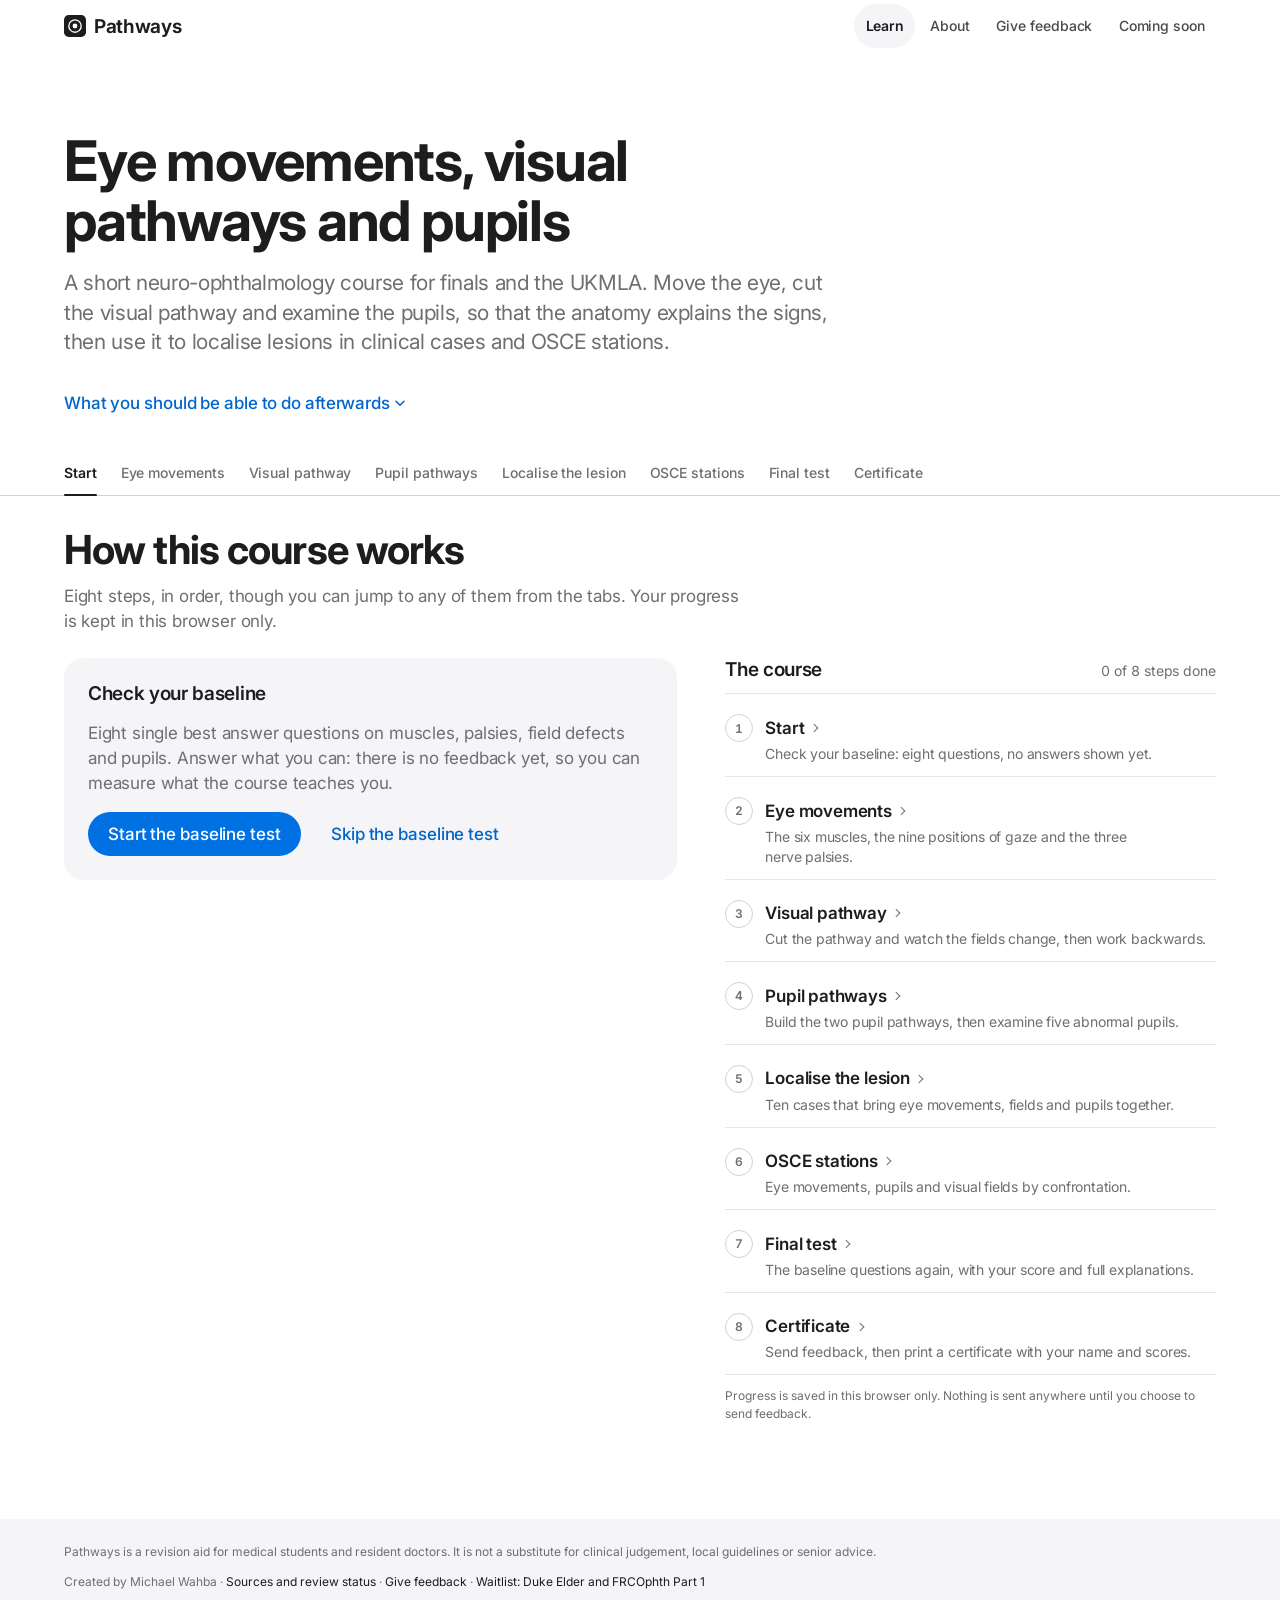
==== commit d6e2c66b: "Release: waitlist, shareable step links, not-found page, CSP, smoother loading and animations Co-Aut" ====
--- a/index.html
+++ b/index.html
@@ -1,14 +1,18 @@
 <!doctype html>
-<html lang="en-GB">
+<html lang="en-GB" data-theme="apple">
   <head>
     <meta charset="UTF-8" />
+    <meta http-equiv="Content-Security-Policy" content="default-src 'self'; connect-src 'self' https://docs.google.com; img-src 'self' data:; style-src 'self' 'unsafe-inline'; font-src 'self'; form-action https://docs.google.com; base-uri 'self'" />
     <meta name="viewport" content="width=device-width, initial-scale=1.0" />
     <meta name="description" content="Free interactive neuro-ophthalmology course for UK medical students: eye movements, visual fields and pupils, with cases, OSCE stations and a certificate." />
-    <meta name="theme-color" content="#f6f3ec" />
+    <meta name="theme-color" content="#ffffff" />
     <link rel="icon" type="image/svg+xml" href="./favicon.svg" />
     <title>Pathways: interactive neuro-ophthalmology course for medical students | eye movements, visual fields, pupils</title>
-    <script type="module" crossorigin src="./assets/index-DTHx7AKe.js"></script>
-    <link rel="stylesheet" crossorigin href="./assets/index-Cx_yIl2N.css">
+    <link rel="preload" as="font" type="font/woff2" crossorigin href="./assets/inter-latin-opsz-normal-BwkfbSeq.woff2" />
+    <link rel="modulepreload" crossorigin href="./assets/anatomy-GzsWeWQy.js" />
+    <link rel="preload" as="style" crossorigin href="./assets/anatomy-BDiU7GSH.css" />
+    <script type="module" crossorigin src="./assets/index-uPbLEmq0.js"></script>
+    <link rel="stylesheet" crossorigin href="./assets/index-CbEtX7LU.css">
       <meta property="og:type" content="website" />
     <meta property="og:title" content="Pathways: eye movements, visual pathways and pupils" />
     <meta property="og:description" content="A free interactive neuro-ophthalmology course for medical students: eye movements, visual pathway lesions and pupils, with clinical cases, OSCE walkthroughs and a certificate." />
@@ -25,6 +29,7 @@
     <meta property="og:locale" content="en_GB" />
     <meta name="robots" content="index, follow, max-image-preview:large" />
     <link rel="canonical" href="https://pathwaysophthalmology.github.io/" />
+    <meta name="referrer" content="strict-origin-when-cross-origin" />
     <script type="application/ld+json">
 {
   "@context": "https://schema.org",
@@ -38,8 +43,9 @@
   "url": "https://pathwaysophthalmology.github.io/",
   "image": "https://pathwaysophthalmology.github.io/og-pathways.png",
   "provider": {
-    "@type": "Person",
-    "name": "Michael Wahba"
+    "@type": "Organization",
+    "name": "Pathways Ophthalmology",
+    "url": "https://pathwaysophthalmology.github.io/"
   },
   "author": {
     "@type": "Person",
@@ -92,24 +98,41 @@
   </head>
   <body>
     <div id="root">
-      <div class="seo-fallback" style="max-width:44rem;margin:0 auto;padding:2rem 1rem;font-family:system-ui,sans-serif;line-height:1.5;color:#1b1f2a">
-        <h1>Pathways: an interactive neuro-ophthalmology course for medical students</h1>
-        <p>Pathways is a free, short online course on eye movements, the visual pathway and the pupils. You move the eye, cut the visual pathway and examine the pupils, so that the anatomy explains the clinical signs.</p>
-        <p>You then use that anatomy to localise lesions in clinical cases and to practise examination stations for the OSCE. A baseline test at the start and a final test at the end show how far you have come, and a certificate is available when you finish.</p>
-        <h2>What the course covers</h2>
-        <ul>
-          <li>Eye movements: the six extraocular muscles, the nine positions of gaze, and third, fourth and sixth cranial nerve palsies</li>
-          <li>The visual pathway: lesions from the optic nerve to the occipital cortex and the visual field defects they cause</li>
-          <li>Pupil reflexes: the pupillary light reflex and the sympathetic pathway to the pupil</li>
-          <li>The abnormal pupil: relative afferent pupillary defect (RAPD), Horner syndrome, Adie pupil and third nerve palsy</li>
-          <li>Clinical cases on localising the lesion</li>
-          <li>OSCE examination stations: eye movements, pupils and visual fields</li>
-          <li>A baseline test and a final test, with every question explained</li>
-          <li>A certificate of completion</li>
-        </ul>
-        <h2>Who it is for</h2>
-        <p>UK medical students revising for finals and the UKMLA or preparing for the Duke Elder Undergraduate Prize Examination, and foundation doctors who want to refresh their neuro-ophthalmology.</p>
-        <p>The course needs JavaScript. If it does not load, please enable JavaScript in your browser.</p>
+      <div class="shell">
+        <header class="shell__bar">
+          <div class="wrap shell__bar-inner">
+            <a href="#/" class="brand" aria-label="Pathways home"><svg class="brand__mark" viewBox="0 0 32 32" aria-hidden="true"><rect width="32" height="32" rx="7" fill="var(--stage)"></rect><circle cx="16" cy="16" r="9" fill="none" stroke="var(--fluor)" stroke-width="2"></circle><circle cx="16" cy="16" r="3.5" fill="var(--fluor)"></circle></svg><span class="brand__name">Pathways</span></a>
+            <nav class="nav" aria-label="Site">
+              <a href="#/" class="nav__home" aria-current="page">Learn</a>
+              <a href="#/about">About</a>
+              <a href="#/feedback"><span class="nav__long">Give feedback</span><span class="nav__short">Feedback</span></a>
+              <a href="#/waitlist"><span class="nav__long">Coming soon</span><span class="nav__short">Waitlist</span></a>
+            </nav>
+          </div>
+        </header>
+        <main class="shell__main">
+          <div class="wrap module-head">
+            <h1>Eye movements, visual pathways and pupils</h1>
+            <p class="module-head__lede">A short neuro-ophthalmology course for finals and the UKMLA. Move the eye, cut the visual pathway and examine the pupils, so that the anatomy explains the signs, then use it to localise lesions in clinical cases and OSCE stations.</p>
+          </div>
+          <div class="wrap prose stack seo-fallback">
+            <p>Pathways is a free, short online course on eye movements, the visual pathway and the pupils. A baseline test at the start and a final test at the end show how far you have come, and a certificate is available when you finish.</p>
+            <h2>What the course covers</h2>
+            <ul>
+              <li>Eye movements: the six extraocular muscles, the nine positions of gaze, and third, fourth and sixth cranial nerve palsies</li>
+              <li>The visual pathway: lesions from the optic nerve to the occipital cortex and the visual field defects they cause</li>
+              <li>Pupil reflexes: the pupillary light reflex and the sympathetic pathway to the pupil</li>
+              <li>The abnormal pupil: relative afferent pupillary defect (RAPD), Horner syndrome, Adie pupil and third nerve palsy</li>
+              <li>Clinical cases on localising the lesion</li>
+              <li>OSCE examination stations: eye movements, pupils and visual fields</li>
+              <li>A baseline test and a final test, with every question explained</li>
+              <li>A certificate of completion</li>
+            </ul>
+            <h2>Who it is for</h2>
+            <p>UK medical students revising for finals and the UKMLA or preparing for the Duke Elder Undergraduate Prize Examination, and foundation doctors who want to refresh their neuro-ophthalmology.</p>
+            <p>The course needs JavaScript. If it does not load, please enable JavaScript in your browser.</p>
+          </div>
+        </main>
       </div>
     </div>
   </body>
--- a/assets/anatomy-BDiU7GSH.css
+++ b/assets/anatomy-BDiU7GSH.css
@@ -0,0 +1 @@
+.an-tool{--gap:var(--s-5)}.an-tool>.seg,.an-tool>.an-strip{align-self:flex-start}.an-narrow{max-width:44rem}.an-reading{--gap:var(--s-3)}.an-tool .callout p+p,.an-tool .callout p+ul,.an-tool .callout ul+p{margin-top:var(--s-2)}.an-reading h3{margin-top:var(--s-1)}.an-svg{width:100%;max-width:26rem;height:auto;font-family:var(--font-body);-webkit-tap-highlight-color:transparent;margin-inline:auto;overflow:visible}.an-svg__label{fill:var(--stage-text);font-size:14px;font-weight:550}.an-svg__label--muted{fill:var(--stage-muted);font-weight:500}.an-svg [role=button]{cursor:pointer;outline:none}.an-svg [role=button][aria-disabled=true]{cursor:default}.an-stage-controls{align-items:center;gap:var(--s-3);margin-top:var(--s-4);flex-wrap:wrap;display:flex}.an-stage-controls--col{flex-direction:column;align-items:stretch}.an-stage-controls--col>.cluster:empty{display:none}.an-stage-controls--top{margin-top:0;margin-bottom:var(--s-4)}.an-stage-label{font-size:var(--text-sm);color:var(--stage-muted);font-weight:600}.an-stage-status{min-height:2.75em;font-size:var(--text-sm);color:var(--stage-muted);transition:color var(--dur) var(--ease-out)}.an-stage-status[data-on]{color:var(--stage-text)}.an-stage-key{margin-top:var(--s-2);text-align:center;font-size:var(--text-xs);color:var(--stage-muted)}.an-stage-divider{height:1px;margin-block:var(--s-5) var(--s-4);background:var(--stage-line)}.an-stage-sub{margin-bottom:var(--s-3);font-size:var(--text-sm);color:var(--stage-muted);font-weight:600}.an-legend{margin-top:var(--s-4);gap:var(--s-2);font-size:var(--text-xs);color:var(--stage-muted);padding:0;list-style:none;display:grid}.an-legend li{align-items:center;gap:var(--s-3);display:flex}.an-key{border-top:3px solid var(--stage-muted);border-radius:2px;flex:none;width:1.75rem;height:0}.an-key--axis{border-top-color:var(--dx-1)}.an-key--pull{border-top-color:var(--fluor);border-top-width:5px}.an-key--rf{border-top-color:var(--dx-2)}.an-key--lf{border-top-color:var(--dx-1);border-top-style:dashed}.an-facts{gap:var(--s-3);margin:0;display:grid}.an-facts>div{padding-top:var(--s-3);border-top:1px solid var(--line)}.an-facts dt{font-size:var(--text-sm);color:var(--ink);font-weight:650}.an-facts dd{margin:var(--s-1) 0 0;color:var(--ink-2)}.an-facts__note{margin-top:var(--s-1);font-size:var(--text-sm);color:var(--ink-3);display:block}.stage .an-facts dt{color:var(--stage-text)}.stage .an-facts dd{color:var(--stage-muted)}.an-list{gap:var(--s-1);padding-left:1.2em;display:grid}.an-steps{gap:var(--s-2);color:var(--ink-2);padding-left:1.4em;display:grid}.an-steps li::marker{color:var(--ink);font-variant-numeric:tabular-nums;font-weight:650}.an-actions{gap:var(--s-1);padding:0;list-style:none;display:grid}.an-actions li{gap:var(--s-2);padding:var(--s-2) var(--s-3);border-radius:var(--radius-sm);color:var(--ink-3);transition:background var(--dur) var(--ease-out), color var(--dur) var(--ease-out);grid-template-columns:6.25rem minmax(0,1fr);display:grid}.an-actions li[data-done]{color:var(--ink)}.an-actions li[data-now]{background:var(--cobalt-wash)}.an-actions__rank{font-size:var(--text-xs);padding-top:.15em;font-weight:650}.an-actions li[data-done] .an-actions__rank{color:var(--cobalt-deep)}.an-quiz__meta{justify-content:space-between}.an-quiz__prompt{font-size:var(--text-lg);max-width:40ch}.an-quiz__final{font-size:var(--text-xl);font-weight:650}.an-pad-wrap{justify-content:center;align-items:center;gap:var(--s-3);width:100%;display:flex}.an-pad{flex:none;grid-template-columns:repeat(3,3rem);gap:4px;display:grid}.an-pad__btn{border:1px solid var(--stage-line);border-radius:var(--radius-sm);background:var(--stage-raised);width:3rem;height:3rem;color:var(--stage-muted);transition:background var(--dur) var(--ease-out), color var(--dur) var(--ease-out), border-color var(--dur) var(--ease-out);place-items:center;padding:0;display:grid;position:relative}.an-pad__btn svg{width:1.25rem;height:1.25rem}.an-pad__btn:hover{border-color:var(--stage-muted);color:var(--stage-text)}.an-pad__btn[aria-pressed=true]{background:var(--fluor);border-color:var(--fluor);color:var(--stage)}.an-pad__btn[data-marked]{border:2px dashed var(--warn-stage)}.an-pad__btn[data-marked]:after{content:"";background:var(--warn-stage);border-radius:50%;width:6px;height:6px;position:absolute;top:4px;right:4px}.an-pad__btn[data-marked][aria-pressed=true]:after{background:var(--stage)}.an-pad__side{min-width:0;font-size:var(--text-xs);color:var(--stage-muted);text-align:center;flex:0 5.5rem;font-weight:600}.an-eyepair{max-width:30rem;margin-inline:auto}.an-eyepair__head{transition:transform .4s var(--ease-out)}.an-eye__sclera{fill:var(--stage-text);transition:fill .4s var(--ease-out)}.an-eye__sclera[data-dim]{fill:var(--stage-muted)}.an-eye__move{transition:transform .25s var(--ease-out)}.an-eye__iris{fill:var(--dx-1);transition:fill-opacity .4s var(--ease-out)}.an-eye__iris[data-dim]{fill-opacity:.6}.an-eye__iris-inner{fill:none;stroke:var(--stage);stroke-opacity:.35;stroke-width:1.5px}.an-eye__pupil{fill:var(--stage);transition-property:transform;transition-timing-function:var(--ease-out)}.an-eye__lid{fill:var(--stage-raised);stroke:var(--stage-muted);stroke-width:2px;transition:transform .3s var(--ease-out)}.an-eye__outline{fill:none;stroke:var(--stage-muted);stroke-width:2px;stroke-linejoin:round}.an-torch{opacity:0;transition:transform .45s var(--ease-out), opacity var(--dur) var(--ease-out)}.an-torch[data-on]{opacity:1}.an-torch__beam{fill:var(--fluor);fill-opacity:.22}.an-torch__body{fill:var(--stage-muted);stroke:var(--stage-text);stroke-width:1.5px}.an-globe{fill:var(--stage-raised);stroke:var(--stage-muted);stroke-width:2px}.an-front__move,.an-front__twist{transition:transform .6s var(--ease-out)}.an-front__iris{fill:var(--dx-1);fill-opacity:.3;stroke:var(--dx-1);stroke-width:2.5px}.an-front__tick{stroke:var(--stage-text);stroke-width:2.5px;stroke-linecap:round}.an-front__pupil{fill:var(--stage);stroke:var(--stage-text);stroke-width:1.5px}.an-muscle__hit{fill:#0000;stroke:#0000;stroke-width:2px;transition:fill var(--dur) var(--ease-out), stroke var(--dur) var(--ease-out)}.an-muscle[data-interactive]:hover .an-muscle__hit{fill:var(--stage-raised)}.an-muscle:focus-visible .an-muscle__hit{stroke:var(--fluor);stroke-dasharray:5 4}.an-muscle__strap{fill:var(--stage-line);stroke:var(--stage-muted);stroke-width:1.5px;transition:fill var(--dur) var(--ease-out), stroke var(--dur) var(--ease-out)}.an-muscle__band{fill:none;stroke:var(--stage-line);stroke-width:12px;stroke-linecap:round;transition:stroke var(--dur) var(--ease-out)}.an-muscle__band--tendon{stroke-width:5px}.an-muscle__origin{fill:var(--stage-muted)}.an-muscle__trochlea{fill:var(--stage);stroke:var(--stage-text);stroke-width:2px}.an-muscle__label{transition:fill var(--dur) var(--ease-out);font-weight:650}.an-muscle[data-active] .an-muscle__strap{fill:var(--fluor);stroke:var(--fluor)}.an-muscle[data-active] .an-muscle__band{stroke:var(--fluor)}.an-muscle[data-active] .an-muscle__label{fill:var(--fluor)}.an-orbit__wall{fill:none;stroke:var(--stage-muted);stroke-width:2px;stroke-linejoin:round;stroke-linecap:round;stroke-dasharray:2 6}.an-orbit__globe{transition:transform .25s var(--ease-out)}.an-orbit__cornea{fill:none;stroke:var(--stage-text);stroke-width:2px;stroke-linecap:round}.an-orbit__axis{stroke:var(--dx-1);stroke-width:2.5px;stroke-linecap:round}.an-orbit__axis-head{fill:var(--dx-1)}.an-orbit__arc{fill:none;stroke:var(--stage-text);stroke-width:1.5px}.an-orbit__angle{font-variant-numeric:tabular-nums;font-weight:700}.an-orbit__centre{fill:var(--stage-text)}.an-mech__belly,.an-mech__strap,.an-mech__tendon{stroke:var(--stage-line);stroke-linecap:round;transition:stroke var(--dur) var(--ease-out)}.an-mech__belly{stroke-width:9px}.an-mech__strap{stroke-width:11px;stroke-opacity:.9}.an-mech__tendon{stroke-width:5px}.an-mech__trochlea{fill:var(--stage);stroke:var(--stage-muted);stroke-width:2px}.an-mech__label{fill:var(--stage-muted)}.an-mech[data-active] .an-mech__belly,.an-mech[data-active] .an-mech__strap,.an-mech[data-active] .an-mech__tendon,.an-mech[data-active] .an-mech__trochlea{stroke:var(--fluor)}.an-mech[data-active] .an-mech__label{fill:var(--fluor)}.an-slider{align-items:baseline;gap:var(--s-1) var(--s-3);grid-template-columns:minmax(0,1fr) auto;display:grid}.an-slider label{font-size:var(--text-sm);color:var(--stage-muted);font-weight:600}.an-slider output{font-size:var(--text-sm);color:var(--stage-text);font-weight:650}.an-slider input[type=range]{width:100%;min-height:2.75rem;accent-color:var(--fluor);cursor:pointer;grid-column:1/-1;margin:0}.an-slider__ends{font-size:var(--text-xs);color:var(--stage-muted);grid-column:1/-1;justify-content:space-between;display:flex}.an-share{align-items:center;gap:var(--s-2) var(--s-3);font-size:var(--text-xs);color:var(--stage-muted);grid-template-columns:max-content minmax(0,1fr);display:grid}.an-share__track{background:var(--stage-raised);height:8px;box-shadow:inset 0 0 0 1px var(--stage-line);border-radius:999px;overflow:hidden}.an-share__fill{background:var(--fluor);transform-origin:0;height:100%;transition:transform var(--dur) var(--ease-out);display:block}.an-readout{gap:var(--s-3);display:grid}.an-readout__angle{align-items:baseline;gap:var(--s-1) var(--s-3);flex-wrap:wrap;display:flex}.an-readout__angle .num{font-size:var(--text-2xl);letter-spacing:-.02em;font-weight:650;line-height:1}.an-field{max-width:32rem;margin-inline:auto}.an-field__disc{fill:var(--stage-text)}.an-field__lost{opacity:0;transition:opacity var(--dur) var(--ease-out)}.an-field__lost[data-on]{opacity:1}.an-field__dark{fill:var(--stage)}.an-field__hatch{stroke:var(--stage-muted);stroke-width:1.5px}.an-field__spared{fill:var(--stage-text);stroke:var(--fluor);stroke-width:2px;opacity:0;transition:opacity var(--dur) var(--ease-out)}.an-field__spared[data-on]{opacity:1}.an-field__cross{stroke:var(--stage-muted);stroke-width:1px;stroke-dasharray:3 3}.an-field__rim{fill:none;stroke:var(--stage-muted);stroke-width:2px}.an-vp__eye{fill:var(--stage-raised);stroke:var(--stage-muted);stroke-width:2px}.an-vp__cornea{fill:none;stroke:var(--stage-text);stroke-width:2px;stroke-linecap:round}.an-vp__fibre{fill:none;stroke-width:2.5px;stroke-linecap:round;stroke-linejoin:round;transition:opacity var(--dur) var(--ease-out)}.an-vp__fibre--rf{stroke:var(--dx-2)}.an-vp__fibre--lf{stroke:var(--dx-1);stroke-dasharray:7 5}.an-vp__retina{stroke-width:4px}.an-vp__fibre[data-cut]{opacity:.16}.an-vp__lgn{fill:var(--stage-raised);stroke:var(--stage-text);stroke-width:2px}.an-vp__cortex{fill:var(--stage-raised);stroke:var(--stage-muted);stroke-width:2px;transition:opacity var(--dur) var(--ease-out)}.an-vp__cortex[data-cut]{opacity:.3;stroke-dasharray:4 4}.an-vp__hit{fill:#0000;stroke:#0000;stroke-width:2.5px}.an-vp__dot{fill:var(--stage);stroke:var(--stage-text);stroke-width:2px;transition:fill var(--dur) var(--ease-out), stroke var(--dur) var(--ease-out)}.an-vp__num{fill:var(--stage-text);pointer-events:none;font-size:14px;font-weight:700}.an-vp__marker:not([aria-disabled=true]):hover .an-vp__dot{stroke:var(--fluor)}.an-vp__marker:focus-visible .an-vp__hit{stroke:var(--fluor);stroke-dasharray:5 4}.an-vp__marker[data-state=selected] .an-vp__dot{fill:var(--fluor);stroke:var(--fluor)}.an-vp__marker[data-state=correct] .an-vp__dot{fill:var(--ok-stage);stroke:var(--ok-stage)}.an-vp__marker[data-state=wrong] .an-vp__dot{fill:var(--bad-stage);stroke:var(--bad-stage)}.an-vp__marker:is([data-state=selected],[data-state=correct],[data-state=wrong]) .an-vp__num{fill:var(--stage)}.an-sites{gap:var(--s-2);padding:0;list-style:none;display:grid}@media (width>=30rem){.an-sites{grid-template-columns:repeat(2,minmax(0,1fr))}}.an-site{align-items:center;gap:var(--s-3);width:100%;height:100%;min-height:2.75rem;padding:var(--s-2) var(--s-3);text-align:left;border:1px solid var(--line-strong);border-radius:var(--radius);background:var(--paper-raised);font-size:var(--text-sm);transition:border-color var(--dur) var(--ease-out), background var(--dur) var(--ease-out);font-weight:550;display:flex}.an-site:hover{border-color:var(--ink)}.an-site[aria-pressed=true]{border-color:var(--cobalt);background:var(--cobalt-wash)}.an-site__num{background:var(--paper-sunk);width:1.75rem;height:1.75rem;font-weight:700;font-size:var(--text-xs);border-radius:50%;flex:none;place-items:center;display:grid}.an-site[aria-pressed=true] .an-site__num{background:var(--cobalt);color:var(--paper-raised)}.an-rows{gap:var(--s-2);padding:0;list-style:none;display:grid}.an-row{align-items:center;gap:var(--s-2);min-height:3.25rem;padding:var(--s-1) var(--s-3) var(--s-1) var(--s-1);border:1px solid var(--stage-line);border-radius:var(--radius);background:var(--stage-raised);color:var(--stage-text);transition:border-color var(--dur) var(--ease-out), box-shadow var(--dur) var(--ease-out);grid-template-columns:2.75rem 1.75rem minmax(0,1fr) auto;display:grid;position:relative}.an-row[data-dragging]{z-index:2;border-color:var(--fluor);box-shadow:var(--shadow-2)}.an-row[data-mark=right]{border-color:var(--ok-stage)}.an-row[data-mark=wrong]{border-color:var(--bad-stage)}.an-row__handle{border-radius:var(--radius-sm);width:2.75rem;height:2.75rem;color:var(--stage-muted);cursor:grab;touch-action:none;transition:background var(--dur) var(--ease-out), color var(--dur) var(--ease-out);background:0 0;border:0;place-items:center;padding:0;display:grid}.an-row__handle:hover{background:var(--stage);color:var(--stage-text)}.an-row[data-dragging] .an-row__handle{cursor:grabbing;color:var(--fluor)}.an-row__handle svg{width:1.25rem;height:1.25rem}.an-row__num{font-size:var(--text-sm);color:var(--stage-muted);text-align:center;font-weight:700}.an-row__body{padding-block:var(--s-2);gap:2px;min-width:0;display:grid}.an-row__label{font-size:var(--text-sm);overflow-wrap:anywhere;font-weight:600}.an-row__note{font-size:var(--text-xs);color:var(--stage-muted)}.an-row__note strong{color:var(--stage-text)}.an-row__mark{width:1.25rem;height:1.25rem}.an-row[data-mark=right] .an-row__mark{color:var(--ok-stage)}.an-row[data-mark=wrong] .an-row__mark{color:var(--bad-stage)}.an-controls{margin:var(--s-4) 0 0;gap:var(--s-3);min-width:0;transition:opacity var(--dur) var(--ease-out);border:0;padding:0;display:grid}.an-controls:disabled{opacity:.45}.an-controls__row{align-items:center;gap:var(--s-2) var(--s-3);flex-wrap:wrap;display:flex}.an-controls__row>.an-stage-label{flex:0 0 6.5rem}.an-tool .seg button{min-height:2.75rem}@media (prefers-reduced-motion:reduce){.an-h__pen,.an-eyepair__head,.an-eye__move,.an-eye__pupil,.an-eye__lid,.an-torch,.an-front__move,.an-front__twist,.an-orbit__globe,.an-share__fill,.an-field__lost,.an-field__spared,.an-vp__fibre{transition:none}}.an-strip{min-width:0;max-width:100%;display:flex}.an-strip .an-strip__seg{--fade-s:0px;--fade-e:0px;overscroll-behavior-x:contain;scroll-snap-type:x proximity;scrollbar-width:none;-webkit-mask-image:linear-gradient(to right, transparent 0, #000 var(--fade-s), #000 calc(100% - var(--fade-e)), transparent 100%);-webkit-mask-image:linear-gradient(to right, transparent 0, #000 var(--fade-s), #000 calc(100% - var(--fade-e)), transparent 100%);mask-image:linear-gradient(to right, transparent 0, #000 var(--fade-s), #000 calc(100% - var(--fade-e)), transparent 100%);flex-wrap:nowrap;scroll-padding-inline:2rem;position:relative;overflow-x:auto}.an-strip__seg::-webkit-scrollbar{display:none}.an-strip__seg[data-fade-start]{--fade-s:2.25rem}.an-strip__seg[data-fade-end]{--fade-e:2.25rem}.an-strip__seg>button{white-space:nowrap;scroll-snap-align:start;flex:none}.an-strip__seg>button:focus-visible{outline-offset:-2px}.an-seg-done{align-items:center;gap:.35rem;display:inline-flex;position:relative}.an-seg-done svg{width:1em;height:1em}.stage__head .an-strip{flex:0 auto}.an-controls__row .an-strip{flex:12rem}.an-exam-view{gap:var(--s-3);display:grid}.an-stage-key--left{text-align:left}.an-fundus{max-width:30rem}.an-fundus__retina{fill:var(--stage-raised)}.an-fundus__rim{fill:none;stroke:var(--stage-muted);stroke-width:2px}.an-fundus__macula{fill:var(--stage);opacity:.7}.an-fundus__fovea{fill:var(--stage-muted)}.an-fundus__vein,.an-fundus__artery{fill:none;stroke-linecap:round}.an-fundus__vein{stroke:var(--dx-4);stroke-width:2.5px}.an-fundus__artery{stroke:var(--dx-2);stroke-width:1.75px}.an-fundus__vein--blurred{stroke-width:3px;opacity:.5}.an-fundus__disc{fill:var(--dx-2);stroke:var(--stage-text);stroke-width:1.5px}.an-fundus__disc[data-swollen]{stroke:none}.an-fundus__halo{fill:var(--dx-2);opacity:.45}.an-fundus__cup{fill:var(--stage-text)}.an-h{max-width:28rem}.an-h__path{fill:none;stroke:var(--stage-line);stroke-width:2.5px;stroke-linecap:round}.an-h__hit{fill:#0000;stroke:#0000;stroke-width:2px}.an-h__point:focus-visible .an-h__hit{stroke:var(--fluor);stroke-dasharray:5 4}.an-h__dot{fill:var(--stage);stroke:var(--stage-muted);stroke-width:2px;transition:stroke var(--dur) var(--ease-out)}.an-h__point:hover .an-h__dot,.an-h__point[data-active] .an-h__dot{stroke:var(--stage-text)}.an-h__label{fill:var(--stage-muted);paint-order:stroke;stroke:var(--stage);stroke-width:5px;stroke-linejoin:round;transition:fill var(--dur) var(--ease-out);font-size:13px;font-weight:650}.an-h__point[data-active] .an-h__label{fill:var(--fluor)}.an-h__pen{fill:var(--fluor);pointer-events:none;transition:transform .7s var(--ease-out)}.an-conf{max-width:26rem}.an-conf__head{fill:var(--stage-raised);stroke:var(--stage-muted);stroke-width:2px}.an-conf__nose{fill:none;stroke:var(--stage-muted);stroke-width:2px;stroke-linejoin:round}.an-conf__eye{fill:var(--stage-text)}.an-conf__closed{fill:none;stroke:var(--stage-text);stroke-width:2.5px;stroke-linecap:round}.an-conf__hand{fill:var(--dx-6);fill-opacity:.35;stroke:var(--dx-6);stroke-width:2px}.an-conf__ray{stroke:var(--fluor);stroke-width:1.5px;stroke-dasharray:4 5}.an-conf__mid{stroke:var(--stage-line);stroke-width:1.5px;stroke-dasharray:2 6;stroke-linecap:round}.an-conf__target{fill:var(--fluor)}.an-start{--gap:var(--s-5)}@media (width>=60rem){.an-start{gap:var(--s-7);grid-template-columns:minmax(0,1.25fr) minmax(0,1fr)}}.an-start__panel>.stack{--gap:var(--s-4)}.an-saved__icon{width:2rem;height:2rem;color:var(--ok)}.an-outline{--gap:var(--s-3)}.an-outline__head{justify-content:space-between;align-items:baseline}.an-outline__list{border-top:1px solid var(--line);padding:0;list-style:none;display:grid}.an-outline__item{gap:var(--s-3);padding-block:var(--s-3);border-bottom:1px solid var(--line);grid-template-columns:1.75rem minmax(0,1fr);display:grid}.an-outline__num{border:1px solid var(--line-strong);width:1.75rem;height:1.75rem;font-size:var(--text-xs);color:var(--ink-2);border-radius:50%;place-items:center;margin-top:.5rem;font-weight:700;display:grid}.an-outline__item[data-done] .an-outline__num{background:var(--ok-wash);border-color:var(--ok-wash);color:var(--ok)}.an-outline__num svg{width:1rem;height:1rem}.an-outline__body{min-width:0}.an-outline__link{min-height:2.75rem;color:var(--cobalt);text-align:left;text-underline-offset:.2em;text-decoration:underline;text-decoration-thickness:1px;-webkit-text-decoration-color:color-mix(in srgb, var(--cobalt) 35%, transparent);text-decoration-color:color-mix(in srgb, var(--cobalt) 35%, transparent);transition:text-decoration-color var(--dur) var(--ease-out), color var(--dur) var(--ease-out);background:0 0;border:0;align-items:center;padding:0;font-weight:650;display:inline-flex}.an-outline__link:hover{color:var(--cobalt-deep);text-decoration-color:currentColor}.an-outline__summary{font-size:var(--text-sm);color:var(--ink-2);margin-top:-.35rem}.an-reset{--gap:var(--s-2);padding:var(--s-3) var(--s-4);border-radius:var(--radius);background:var(--warn-wash)}.an-test__progress{grid-template-columns:repeat(8,minmax(0,1fr));gap:4px;display:grid}.an-test__progress span{background:var(--paper-sunk);height:4px;transition:background var(--dur) var(--ease-out);border-radius:999px}.an-test__progress span[data-now]{background:var(--line-strong)}.an-test__progress span[data-on]{background:var(--cobalt)}.an-marks-group{gap:var(--s-2);padding-block:var(--s-2);display:grid}.an-marks{justify-content:start;align-items:center;gap:var(--s-3);font-size:var(--text-sm);grid-template-columns:4.5rem minmax(0,auto) auto;display:grid}.an-marks__label{color:var(--ink-2);font-weight:650}.an-marks__row{gap:3px;display:flex}.an-marks__cell{background:var(--paper-sunk);width:1.5rem;height:1.5rem;color:var(--ink-3);border-radius:5px;place-items:center;display:grid}.an-marks__cell[data-right]{background:var(--ok);color:var(--paper-raised)}.an-marks__cell svg{width:.85rem;height:.85rem}.an-marks__score{font-weight:650}@media (width<=24rem){.an-marks{grid-template-columns:minmax(0,1fr) auto}.an-marks__row{grid-area:2/1/auto/-1}}.an-review{gap:var(--s-6);counter-reset:q;padding:0;list-style:none;display:grid}.an-review__item{gap:var(--s-3);counter-increment:q;display:grid}.an-review__prompt{max-width:62ch;font-weight:600}.an-review__prompt:before{content:counter(q) ". ";font-variant-numeric:tabular-nums;color:var(--ink-3)}.an-review__answers{gap:var(--s-2);font-size:var(--text-sm);margin:0;display:grid}.an-review__answers>div{gap:var(--s-2);grid-template-columns:8.5rem minmax(0,1fr);display:grid}.an-review__answers dt{color:var(--ink-3);font-weight:600}.an-review__answers dd{gap:var(--s-2);align-items:flex-start;margin:0;display:flex}.an-review__answers dd svg{width:1.05rem;height:1.05rem;color:var(--bad);flex:none;margin-top:.2rem}.an-review__answers [data-right] dd svg{color:var(--ok)}.an-review__answers [data-muted] dd{color:var(--ink-2)}@media (width<=30rem){.an-review__answers>div{grid-template-columns:minmax(0,1fr);gap:0}}.an-stepfoot{justify-content:space-between;align-items:center;gap:var(--s-3) var(--s-5);margin-top:var(--s-7);padding-top:var(--s-4);border-top:1px solid var(--line);flex-wrap:wrap;display:flex}.an-stepfoot__status{align-items:center;gap:var(--s-2);max-width:52ch;font-size:var(--text-sm);color:var(--ink-2);display:inline-flex}.an-stepfoot__status[data-done]{color:var(--ok);font-weight:650}.an-stepfoot__status svg{width:1.1rem;height:1.1rem}.an-casebar{justify-content:space-between;align-items:center;gap:var(--s-3) var(--s-5);flex-wrap:wrap;display:flex}.an-casenav{flex-wrap:wrap;gap:4px;padding:0;list-style:none;display:flex}.an-casenav__btn{border:1px solid var(--line-strong);border-radius:var(--radius-sm);background:var(--paper-raised);width:2.75rem;height:2.75rem;font-size:var(--text-sm);color:var(--ink-2);transition:border-color var(--dur) var(--ease-out), background var(--dur) var(--ease-out), color var(--dur) var(--ease-out);place-items:center;padding:0;font-weight:650;display:grid;position:relative}.an-casenav__btn:hover{border-color:var(--ink);color:var(--ink)}.an-casenav__btn[data-done]{background:var(--paper-sunk);border-color:var(--paper-sunk);color:var(--ink)}.an-casenav__btn[data-done]:after{content:"";background:var(--ok);border-radius:2px;width:14px;height:2px;margin-left:-7px;position:absolute;bottom:5px;left:50%}.an-casenav__btn[aria-current=step]{background:var(--ink);border-color:var(--ink);color:var(--paper)}.an-case{--gap:var(--s-5)}.an-case__vignette{gap:var(--s-1);max-width:64ch;display:grid}.an-case__story{font-size:var(--text-lg);text-wrap:pretty;line-height:1.45}.an-case__empty{min-height:12rem;padding:var(--s-5);border:1px dashed var(--stage-line);border-radius:var(--radius);text-align:center;color:var(--stage-muted);font-size:var(--text-sm);place-items:center;display:grid}.an-exams{gap:var(--s-2);padding:0;list-style:none;display:grid}.an-exams__btn{justify-content:space-between;align-items:center;gap:var(--s-3);width:100%;min-height:2.75rem;padding:var(--s-2) var(--s-3);border:1px solid var(--line-strong);border-radius:var(--radius);background:var(--paper-raised);text-align:left;font-size:var(--text-sm);transition:border-color var(--dur) var(--ease-out), background var(--dur) var(--ease-out);font-weight:600;display:flex}.an-exams__btn:hover{border-color:var(--ink)}.an-exams__btn[aria-pressed=true]{border-color:var(--cobalt);background:var(--cobalt-wash)}.an-exams__tick{width:1.1rem;height:1.1rem;color:var(--ok);flex:none}.an-exams__finding{margin:var(--s-2) var(--s-1) var(--s-2) var(--s-3);font-size:var(--text-sm);color:var(--ink-2)}.an-commit{border:0;min-width:0;margin:0;padding:0}.an-commit legend{margin-bottom:var(--s-2);font-weight:650;font-size:var(--text-sm);padding:0}.an-commit+.an-commit{margin-top:var(--s-2)}.an-osce__meta{justify-content:space-between;align-items:baseline}.an-osce__meta h4{margin-top:var(--s-3)}.an-osce__steps{border-top:1px solid var(--line);padding:0;list-style:none;display:grid}.an-osce__step{gap:var(--s-2);padding-block:var(--s-3);border-bottom:1px solid var(--line);grid-template-columns:2.75rem minmax(0,1fr);display:grid}.an-check{width:1.35rem;height:1.35rem;accent-color:var(--cobalt);cursor:pointer;justify-self:center;margin:.7rem 0 0}.an-osce__body{gap:var(--s-2);min-width:0;display:grid}.an-osce__title{align-items:center;gap:var(--s-2);cursor:pointer;min-height:2.75rem;font-weight:650;display:flex}.an-osce__num{font-size:var(--text-xs);color:var(--ink-3);font-weight:700}.an-osce__step[data-on] .an-osce__title{color:var(--ink-2)}.an-osce__detail{font-size:var(--text-sm);color:var(--ink-2);margin-top:-.5rem}.an-say{gap:var(--s-2);padding:var(--s-2) var(--s-3);border-radius:var(--radius-sm);background:var(--paper-sunk);font-size:var(--text-sm);grid-template-columns:auto minmax(0,1fr);align-items:baseline;display:grid}.an-say__mark{font-size:var(--text-xs);color:var(--cobalt-deep);font-weight:700}.an-say em{color:var(--ink)}.an-osce__lower{gap:var(--s-6);display:grid}@media (width>=60rem){.an-osce__lower{grid-template-columns:minmax(0,1.2fr) minmax(0,1fr);align-items:start}}.an-osce__h{margin-top:var(--s-4)}.an-report{gap:var(--s-1);display:grid}.an-report__title{font-size:var(--text-sm);font-weight:650}.an-report__text{max-width:64ch;color:var(--ink-2)}.an-mistakes{color:var(--ink-2);max-width:64ch}.an-selfmark{--gap:var(--s-3)}.an-checklist{padding:0;list-style:none;display:grid}.an-checklist li{align-items:start;gap:var(--s-1);border-bottom:1px solid var(--line);grid-template-columns:2.75rem minmax(0,1fr);display:grid}.an-checklist li:last-child{border-bottom:0}.an-checklist .an-check{margin-top:.7rem}.an-checklist label{font-size:var(--text-sm);cursor:pointer;padding-block:.65rem;display:block}.an-cert-locked{--gap:var(--s-4)}.an-todo{gap:var(--s-3);padding:0;list-style:none;display:grid}.an-todo li{align-items:center;gap:var(--s-2) var(--s-3);grid-template-columns:1.75rem minmax(0,1fr);display:grid}.an-todo li>.btn{grid-column:2;justify-self:start}@media (width>=36rem){.an-todo li{grid-template-columns:1.75rem minmax(0,1fr) auto}.an-todo li>.btn{grid-column:auto}}.an-todo__mark{border:1px solid var(--line-strong);width:1.75rem;height:1.75rem;font-size:var(--text-xs);border-radius:50%;place-items:center;font-weight:700;display:grid}.an-todo li[data-done] .an-todo__mark{background:var(--ok-wash);border-color:var(--ok-wash);color:var(--ok)}.an-todo li[data-done]>span:nth-child(2){color:var(--ink-2)}.an-todo__mark svg{width:1rem;height:1rem}.an-cert-form{gap:var(--s-4);align-items:start;display:grid}@media (width>=44rem){.an-cert-form{grid-template-columns:minmax(0,26rem) auto;align-items:end}}.an-input{border:1px solid var(--line-strong);border-radius:var(--radius);background:var(--paper-raised);width:100%;min-height:2.75rem;font-size:var(--text-md);transition:border-color var(--dur) var(--ease-out);padding:.55rem .85rem;display:block}.an-input::placeholder{color:var(--ink-3)}.an-input:hover{border-color:var(--ink)}.an-input:focus-visible{border-color:var(--cobalt)}.an-cert-form__hint{margin-top:var(--s-2)}.an-cert-preview{max-width:60rem;margin:0}.an-cert-print{display:none}.an-cert-wrap{container-type:inline-size}.an-cert{aspect-ratio:297/210;border:1px solid var(--line);border-radius:var(--radius);background:var(--paper-raised);color:var(--ink);box-shadow:var(--shadow-2);-webkit-print-color-adjust:exact;print-color-adjust:exact;grid-template-rows:auto 1fr auto;padding:6cqi 7cqi 5.6cqi;display:grid;position:relative;overflow:hidden}.an-cert:before{content:"";border:1px solid var(--line-strong);box-shadow:inset 0 0 0 .5cqi var(--paper-raised), inset 0 0 0 calc(.5cqi + 1px) var(--line);pointer-events:none;position:absolute;inset:2.4cqi}.an-cert__seal{pointer-events:none;width:15cqi;height:15cqi;position:absolute;bottom:5.4cqi;right:7cqi}.an-cert__seal-edge{fill:none;stroke:var(--line-strong);stroke-width:1.5px}.an-cert__seal-disc{fill:var(--stage)}.an-cert__seal-rim{fill:none;stroke:var(--stage-line);stroke-width:1.5px}.an-cert__seal-iris{fill:none;stroke:var(--fluor);stroke-width:5px}.an-cert__seal-pupil{fill:var(--fluor)}.an-cert__top{align-items:center;gap:1.2cqi;display:flex;position:relative}.an-cert__mark{width:3.4cqi;height:3.4cqi}.an-cert__brand{font-family:var(--font-display);color:var(--ink);font-size:3cqi;line-height:1}.an-cert__main{align-self:center;max-width:64cqi;position:relative}.an-cert__heading{font-family:var(--font-display);letter-spacing:-.01em;color:var(--cobalt-deep);margin-bottom:3.4cqi;font-size:4.4cqi;line-height:1.05}.an-cert__lead{color:var(--ink-2);font-size:1.9cqi}.an-cert__name{border-bottom:1px solid var(--line-strong);font-family:var(--font-display);letter-spacing:-.015em;color:var(--ink);overflow-wrap:anywhere;text-wrap:balance;margin:.6cqi 0 2.4cqi;padding-bottom:1.6cqi;font-size:8.4cqi;line-height:1.02}.an-cert__name[data-empty]{color:var(--ink-3)}.an-cert__course{color:var(--ink);max-width:52cqi;margin-top:.6cqi;font-size:2.5cqi;font-weight:600;line-height:1.3}.an-cert__meta{flex-wrap:wrap;gap:1.6cqi 5cqi;max-width:64cqi;margin:0;font-size:1.6cqi;display:flex;position:relative}.an-cert__meta dt{color:var(--ink-3)}.an-cert__meta dd{color:var(--ink);margin:.3cqi 0 0;font-weight:600}@media print{body.an-printing>*{display:none!important}body.an-printing>.an-cert-print{width:297mm;height:210mm;display:block!important}body.an-printing{background:var(--paper-raised);margin:0}.an-cert-print .an-cert{aspect-ratio:auto;width:297mm;height:210mm;box-shadow:none;border:0;border-radius:0}}.an-review .callout p+p,.an-case .callout p+p{margin-top:var(--s-2)}.an-next{justify-content:space-between;align-items:center;gap:var(--s-4) var(--s-5);flex-wrap:wrap;display:flex}.an-next>.stack{flex:22rem;max-width:60ch}.an-next .btn{flex:none}@media print{.an-next{display:none}}.an-reveal>*{animation:an-rise .32s var(--ease-out) both}.an-reveal>:nth-child(2){animation-delay:40ms}.an-reveal>:nth-child(3){animation-delay:90ms}.an-reveal>:nth-child(4){animation-delay:.13s}.an-reveal>:nth-child(n+5){animation-delay:.16s}@keyframes an-rise{0%{opacity:0;transform:translateY(6px)}}@media (prefers-reduced-motion:reduce){.an-reveal>*{animation-name:an-fade}}@keyframes an-fade{0%{opacity:0}}
--- a/assets/index-CbEtX7LU.css
+++ b/assets/index-CbEtX7LU.css
@@ -0,0 +1 @@
+:root{--paper:#f6f3ec;--paper-raised:#fcfaf5;--paper-sunk:#ece8dd;--line:#d8d2c3;--line-strong:#b9b2a0;--ink:#141a2e;--ink-2:#444c63;--ink-3:#5f6679;--cobalt:#2340c8;--cobalt-deep:#172b8f;--cobalt-wash:#e3e7fa;--stage:#0c1226;--stage-raised:#151d3b;--stage-line:#2c3765;--stage-text:#e9edfb;--stage-muted:#a3add3;--fluor:#d4f03a;--fluor-dim:#8fa41f;--ok:#1c7448;--ok-wash:#dff0e4;--bad:#b3261e;--bad-wash:#f8e1dd;--warn:#8f5200;--warn-wash:#f7ead1;--ok-stage:#6fdc9f;--bad-stage:#ff8f85;--warn-stage:#ffc46b;--dx-1:#6ea8ff;--dx-2:#ffb454;--dx-3:#d4f03a;--dx-4:#ff8fb8;--dx-5:#7fe3d3;--dx-6:#c7a6ff;--font-display:"Instrument Serif", "Iowan Old Style", Georgia, serif;--font-body:"Instrument Sans Variable", "Instrument Sans", system-ui, sans-serif;--text-xs:.8125rem;--text-sm:.9375rem;--text-md:1.0625rem;--text-lg:1.25rem;--text-xl:1.625rem;--text-2xl:2.25rem;--text-3xl:3.25rem;--s-1:.25rem;--s-2:.5rem;--s-3:.75rem;--s-4:1rem;--s-5:1.5rem;--s-6:2rem;--s-7:3rem;--s-8:4.5rem;--radius-sm:6px;--radius:10px;--radius-lg:18px;--shadow-1:0 1px 2px #141a2e0f, 0 4px 14px #141a2e0f;--shadow-2:0 2px 4px #141a2e14, 0 14px 34px #141a2e1f;--ease-out:cubic-bezier(.16, 1, .3, 1);--dur:.2s;--page-max:72rem;--gutter:clamp(1rem, 4vw, 2.5rem)}*,:before,:after{box-sizing:border-box}html{-webkit-text-size-adjust:100%;scroll-behavior:smooth;scrollbar-color:var(--line-strong) var(--paper)}body{background:var(--paper);color:var(--ink);font-family:var(--font-body);font-size:var(--text-md);font-feature-settings:"ss01";-webkit-font-smoothing:antialiased;accent-color:var(--cobalt);caret-color:var(--cobalt);margin:0;line-height:1.55}::selection{background:var(--fluor);color:var(--ink)}h1,h2,h3,h4{text-wrap:balance;letter-spacing:-.01em;margin:0;font-weight:600;line-height:1.15}h1,.display{font-family:var(--font-display);letter-spacing:-.015em;font-weight:400;line-height:1.02}h1{font-size:clamp(2.4rem, 6vw, var(--text-3xl))}h2{font-size:var(--text-xl)}h3{font-size:var(--text-lg)}h4{font-size:var(--text-md)}p{text-wrap:pretty;margin:0}a{color:var(--cobalt);text-underline-offset:.18em;text-decoration-thickness:1px}a:hover{color:var(--cobalt-deep)}button,input,select,textarea{font:inherit;color:inherit}button{cursor:pointer}:focus-visible{outline:2px solid var(--cobalt);outline-offset:2px;border-radius:4px}.stage :focus-visible{outline-color:var(--fluor)}[tabindex="-1"]:focus{outline:none}svg{max-width:100%;display:block}img{max-width:100%}ul,ol{margin:0;padding-left:1.2em}.num{font-variant-numeric:tabular-nums}.visually-hidden{clip-path:inset(50%);white-space:nowrap;width:1px;height:1px;position:absolute;overflow:hidden}@media (prefers-reduced-motion:reduce){*,:before,:after{scroll-behavior:auto!important;transition-duration:.01ms!important;animation-duration:.01ms!important;animation-iteration-count:1!important}}.wrap{width:min(100% - 2 * var(--gutter), var(--page-max));margin-inline:auto}.stack{gap:var(--gap,var(--s-4));flex-direction:column;display:flex}.cluster{align-items:center;gap:var(--gap,var(--s-3));flex-wrap:wrap;display:flex}.split{gap:var(--s-5);grid-template-columns:minmax(0,1fr);display:grid}@media (width>=60rem){.split{grid-template-columns:minmax(0,1.45fr) minmax(0,1fr);align-items:start}.split--even{grid-template-columns:minmax(0,1fr) minmax(0,1fr)}}.prose{max-width:68ch}.prose>*+*{margin-top:var(--s-3)}.muted{color:var(--ink-2)}.small{font-size:var(--text-sm)}.xsmall{font-size:var(--text-xs)}.shell{flex-direction:column;min-height:100dvh;display:flex}.shell__bar{z-index:20;background:color-mix(in srgb, var(--paper) 92%, transparent);-webkit-backdrop-filter:blur(10px);backdrop-filter:blur(10px);border-bottom:1px solid var(--line);position:sticky;top:0}.shell__bar-inner{justify-content:space-between;align-items:center;gap:var(--s-4);min-height:3.5rem;display:flex}.brand{min-height:2.75rem;font-family:var(--font-display);color:var(--ink);align-items:center;gap:.55rem;font-size:1.5rem;line-height:1;text-decoration:none;display:inline-flex}.brand:hover{color:var(--ink)}.brand__mark{width:1.5rem;height:1.5rem}.nav{gap:var(--s-1);scrollbar-width:none;display:flex;overflow-x:auto}.nav a{white-space:nowrap;color:var(--ink-2);font-size:var(--text-sm);transition:background var(--dur) var(--ease-out), color var(--dur) var(--ease-out);border-radius:999px;padding:.4rem .7rem;font-weight:500;text-decoration:none}.nav__short{display:none}.nav a:focus-visible{outline-offset:-2px}.nav a:hover{background:var(--paper-sunk);color:var(--ink)}.nav a[aria-current=page]{background:var(--ink);color:var(--paper)}@media (width<=44rem){.brand{font-size:1.3rem}.nav__long{display:none}.nav__short{display:inline}.nav a{border-block:.25rem solid #0000;align-items:center;min-height:2.75rem;padding-inline:.5rem;display:inline-flex}.nav a,.nav a:hover,.nav a[aria-current=page]{background-clip:padding-box}}.shell__main{flex:1}.footer{margin-top:var(--s-8);border-top:1px solid var(--line);padding-block:var(--s-5) var(--s-6);color:var(--ink-2);font-size:var(--text-sm)}.footer .cluster{justify-content:space-between}.btn{border-radius:var(--radius);min-height:2.75rem;font-weight:600;font-size:var(--text-sm);transition:background var(--dur) var(--ease-out), border-color var(--dur) var(--ease-out), color var(--dur) var(--ease-out), transform var(--dur) var(--ease-out);border:1px solid #0000;justify-content:center;align-items:center;gap:.5rem;padding:.55rem 1.1rem;text-decoration:none;display:inline-flex}.btn:active:not(:disabled){transform:translateY(1px)}.btn:disabled,.btn[aria-disabled=true]{opacity:.5;cursor:not-allowed}.btn svg{flex:none;width:1.1em;height:1.1em}.btn--primary{background:var(--cobalt);color:#fff}.btn--primary:hover:not(:disabled){background:var(--cobalt-deep);color:#fff}.btn--secondary{background:var(--paper-raised);border-color:var(--line-strong);color:var(--ink)}.btn--secondary:hover:not(:disabled){border-color:var(--ink)}.btn--quiet{color:var(--cobalt);background:0 0;padding-inline:.6rem}.btn--quiet:hover:not(:disabled){background:var(--cobalt-wash)}.btn--sm{min-height:2.25rem;padding:.3rem .8rem}@media (width<=44rem),(pointer:coarse){.btn--sm,.seg button{min-height:2.75rem}}.stage .btn--secondary{background:var(--stage-raised);border-color:var(--stage-line);color:var(--stage-text)}.stage .btn--secondary:hover:not(:disabled){border-color:var(--stage-muted)}.stage .btn--primary{background:var(--fluor);color:var(--stage)}.stage .btn--primary:hover:not(:disabled){color:var(--stage);background:#e3fb5c}.stage .btn--quiet{color:var(--fluor)}.stage .btn--quiet:hover:not(:disabled){background:var(--stage-raised)}.seg{background:var(--paper-sunk);border-radius:calc(var(--radius) + 3px);flex-wrap:wrap;gap:2px;max-width:100%;padding:3px;display:inline-flex}.seg button{border-radius:var(--radius);min-height:2.25rem;font-size:var(--text-sm);color:var(--ink-2);transition:background var(--dur) var(--ease-out), color var(--dur) var(--ease-out);background:0 0;border:0;padding:.4rem .85rem;font-weight:550}.seg button:hover{color:var(--ink)}.seg button[aria-pressed=true]{background:var(--paper-raised);color:var(--ink);box-shadow:var(--shadow-1)}.stage .seg{background:var(--stage-raised)}.stage .seg button{color:var(--stage-muted)}.stage .seg button:hover{color:var(--stage-text)}.stage .seg button[aria-pressed=true]{background:var(--fluor);color:var(--stage);box-shadow:none}.stage{background:var(--stage);color:var(--stage-text);border-radius:var(--radius-lg);box-shadow:var(--shadow-2);scrollbar-color:var(--stage-line) var(--stage);padding:clamp(.9rem,2.5vw,1.5rem)}.stage ::selection{background:var(--fluor);color:var(--stage)}.stage__head{justify-content:space-between;align-items:center;gap:var(--s-3);margin-bottom:var(--s-4);flex-wrap:wrap;display:flex}.stage__title{font-size:var(--text-sm);color:var(--stage-muted);font-weight:600}.stage__caption{margin-top:var(--s-3);font-size:var(--text-sm);color:var(--stage-muted)}.stage .muted{color:var(--stage-muted)}.stage a{color:var(--fluor)}.panel{background:var(--paper-raised);border:1px solid var(--line);border-radius:var(--radius-lg);padding:clamp(1rem,2.5vw,1.5rem)}.callout{gap:var(--s-3);padding:var(--s-4);border-radius:var(--radius);background:var(--cobalt-wash);color:var(--ink);font-size:var(--text-sm);grid-template-columns:auto minmax(0,1fr);display:grid}.callout__icon{width:1.25rem;height:1.25rem;color:var(--cobalt);margin-top:.15rem}.callout__title{margin-bottom:.15rem;font-weight:650}.callout--ok{background:var(--ok-wash)}.callout--ok .callout__icon{color:var(--ok)}.callout--bad{background:var(--bad-wash)}.callout--bad .callout__icon{color:var(--bad)}.callout--warn{background:var(--warn-wash)}.callout--warn .callout__icon{color:var(--warn)}.stage .callout{background:var(--stage-raised);color:var(--stage-text)}.stage .callout .callout__icon{color:var(--dx-1)}.stage .callout--ok .callout__icon{color:var(--ok-stage)}.stage .callout--bad .callout__icon{color:var(--bad-stage)}.stage .callout--warn .callout__icon{color:var(--warn-stage)}.choices{gap:var(--s-2);display:grid}.choice{align-items:center;gap:var(--s-3);text-align:left;background:var(--paper-raised);border:1px solid var(--line-strong);border-radius:var(--radius);width:100%;min-height:3rem;font-size:var(--text-sm);transition:border-color var(--dur) var(--ease-out), background var(--dur) var(--ease-out);padding:.65rem .9rem;font-weight:500;display:flex}.choice:hover:not(:disabled):not([aria-disabled=true]){border-color:var(--ink)}.choice:disabled,.choice[aria-disabled=true]{cursor:default}.choice__mark{flex:none;width:1.25rem;height:1.25rem}.choice[data-state=selected]{border-color:var(--cobalt);background:var(--cobalt-wash)}.choice[data-state=correct]{border-color:var(--ok);background:var(--ok-wash)}.choice[data-state=correct] .choice__mark{color:var(--ok)}.choice[data-state=wrong]{border-color:var(--bad);background:var(--bad-wash)}.choice[data-state=wrong] .choice__mark{color:var(--bad)}.choice[data-state=dim]{opacity:.55}.stage .choice{background:var(--stage-raised);border-color:var(--stage-line);color:var(--stage-text)}.stage .choice:hover:not(:disabled):not([aria-disabled=true]){border-color:var(--stage-muted)}.stage .choice[data-state=selected]{border-color:var(--fluor);background:var(--stage-raised)}.stage .choice[data-state=correct]{border-color:var(--ok-stage);background:#6fdc9f1f}.stage .choice[data-state=correct] .choice__mark{color:var(--ok-stage)}.stage .choice[data-state=wrong]{border-color:var(--bad-stage);background:#ff8f851f}.stage .choice[data-state=wrong] .choice__mark{color:var(--bad-stage)}.tag{background:var(--paper-sunk);color:var(--ink-2);font-size:var(--text-xs);white-space:nowrap;border-radius:999px;align-items:center;gap:.35rem;padding:.15rem .6rem;font-weight:600;display:inline-flex}.tag--ok{background:var(--ok-wash);color:var(--ok)}.tag--bad{background:var(--bad-wash);color:var(--bad)}.tag--warn{background:var(--warn-wash);color:var(--warn)}.tag--cobalt{background:var(--cobalt-wash);color:var(--cobalt-deep)}.stage .tag{background:var(--stage-raised);color:var(--stage-muted)}.stage .tag--ok{color:var(--ok-stage)}.stage .tag--bad{color:var(--bad-stage)}.stage .tag--warn{color:var(--warn-stage)}.stage .tag--cobalt{color:var(--fluor)}.module-head{padding-block:var(--s-7) var(--s-5)}@media (width<=44rem){.module-head{padding-block:var(--s-6) var(--s-4)}.module-head__lede{font-size:var(--text-md)}.tool{padding-top:var(--s-5)}}.module-head h1{max-width:18ch}.module-head__lede{margin-top:var(--s-4);max-width:62ch;font-size:var(--text-lg);color:var(--ink-2)}.objectives{margin-top:var(--s-5);max-width:68ch}.objectives summary{cursor:pointer;font-weight:600;font-size:var(--text-sm);width:fit-content}.objectives ul{margin-top:var(--s-3);gap:var(--s-2);color:var(--ink-2);font-size:var(--text-sm);display:grid}.tooltabs{z-index:10;background:color-mix(in srgb, var(--paper) 94%, transparent);-webkit-backdrop-filter:blur(10px);backdrop-filter:blur(10px);border-bottom:1px solid var(--line);position:sticky;top:3.5rem}@media (width<=44rem){.tooltabs{position:static}}.tooltabs__list{gap:var(--s-5);scrollbar-width:none;display:flex;overflow-x:auto}.tooltabs__tab{border:0;color:var(--ink-2);font-weight:600;font-size:var(--text-sm);transition:color var(--dur) var(--ease-out), border-color var(--dur) var(--ease-out);background:0 0;border-bottom:2px solid #0000;flex:none;padding:.9rem 0 .8rem;position:relative}.tooltabs__tab:hover{color:var(--ink)}.tooltabs__done{vertical-align:-.15em;width:1em;height:1em;color:var(--ok);margin-left:.4em;display:inline-block}.tooltabs__tab:focus-visible{outline-offset:-2px}.tooltabs__tab[aria-selected=true]{color:var(--ink);border-bottom-color:var(--cobalt)}.tool{padding-block:var(--s-6) var(--s-7)}.tool__intro{margin-bottom:var(--s-5)}.tool__intro h2{font-family:var(--font-display);font-weight:400;font-size:var(--text-2xl);letter-spacing:-.015em}.tool__intro p{margin-top:var(--s-2);max-width:68ch;color:var(--ink-2)}.feedback{border-top:1px solid var(--line);padding-block:var(--s-7)}.feedback__grid{gap:var(--s-6);display:grid}@media (width>=60rem){.feedback__grid{grid-template-columns:minmax(0,1fr) minmax(0,1.5fr)}}.feedback h2{font-family:var(--font-display);font-weight:400;font-size:var(--text-2xl)}.field{border:0;min-width:0;margin:0;padding:0}.field+.field{margin-top:var(--s-5)}.field legend,.field>label{font-weight:600;font-size:var(--text-sm);margin-bottom:var(--s-2);padding:0;display:block}.field__hint{color:var(--ink-3);font-weight:400}.field__error{margin-top:var(--s-2);color:var(--bad);font-size:var(--text-sm);font-weight:500}.pills{gap:var(--s-2);flex-wrap:wrap;display:flex}.pill{position:relative}.pill input{opacity:0;cursor:pointer;margin:0;position:absolute;inset:0}.pill span{border:1px solid var(--line-strong);border-radius:var(--radius);background:var(--paper-raised);min-width:2.75rem;min-height:2.75rem;font-size:var(--text-sm);transition:background var(--dur) var(--ease-out), border-color var(--dur) var(--ease-out), color var(--dur) var(--ease-out);justify-content:center;align-items:center;padding:.4rem .9rem;font-weight:500;display:inline-flex}.pill input:hover+span{border-color:var(--ink)}.pill input:checked+span{background:var(--ink);border-color:var(--ink);color:var(--paper)}.pill input:focus-visible+span{outline:2px solid var(--cobalt);outline-offset:2px}.scale{align-items:center;gap:var(--s-2) var(--s-3);flex-wrap:wrap;display:flex}@media (width<=30rem){.scale{gap:var(--s-2)}.scale .pills{gap:.375rem}}.scale__end{font-size:var(--text-xs);color:var(--ink-3)}.textarea{border:1px solid var(--line-strong);border-radius:var(--radius);background:var(--paper-raised);resize:vertical;width:100%;min-height:6.5rem;padding:.7rem .85rem;display:block}.textarea::placeholder{color:var(--ink-3)}.textarea:hover{border-color:var(--ink)}.input{border:1px solid var(--line-strong);border-radius:var(--radius);background:var(--paper-raised);width:100%;min-height:2.75rem;padding:.55rem .85rem;display:block}.input:hover{border-color:var(--ink)}.input[aria-invalid=true]{border-color:var(--bad)}.field__help{font-size:var(--text-sm);color:var(--ink-3);max-width:60ch;margin-bottom:var(--s-3)}.field__row{gap:var(--s-4);display:grid}@media (width>=40rem){.field__row{grid-template-columns:minmax(0,1fr) minmax(0,1fr)}}.field__sub>label{font-weight:600;font-size:var(--text-sm);margin-bottom:var(--s-1);display:block}.check,.field>label.check{align-items:flex-start;gap:var(--s-2);margin-bottom:0;margin-top:var(--s-4);min-height:2.75rem;font-weight:400;font-size:var(--text-sm);cursor:pointer;display:flex}.check input{width:1.25rem;height:1.25rem;accent-color:var(--ink);cursor:pointer;flex:none;margin:.1rem 0 0}.field__errlist{margin:var(--s-1) 0 0;padding-left:1.25rem}.select{appearance:none;cursor:pointer;background-image:url("data:image/svg+xml,%3Csvg xmlns='http://www.w3.org/2000/svg' viewBox='0 0 12 12'%3E%3Cpath d='M2 4.25 6 8.25l4-4' fill='none' stroke='%236e6e73' stroke-width='1.6' stroke-linecap='round' stroke-linejoin='round'/%3E%3C/svg%3E");background-position:right .85rem center;background-repeat:no-repeat;background-size:.75rem;padding-right:2.25rem}.waitlist__includes{gap:var(--s-2);max-width:52ch;padding-left:1.25rem;display:grid}.waitlist .field__row+.field{margin-top:var(--s-5)}.waitlist__date{gap:var(--s-3);grid-template-columns:minmax(0,1fr) minmax(0,1fr);max-width:26rem;display:grid}.waitlist__done{align-self:start}.waitlist__done h3:focus{outline:none}.waitlist__done-icon{color:var(--ok);display:inline-flex}.waitlist__done-icon svg{width:2rem;height:2rem}@media (width<=28rem){.nav__home{display:none!important}.nav a{padding-inline:.375rem}}@media (width<=22.5rem){.brand__name{clip-path:inset(50%);white-space:nowrap;width:1px;height:1px;position:absolute;overflow:hidden}}h1[tabindex="-1"]:focus,h1[tabindex="-1"]:focus-visible{outline:none}@font-face{font-family:Inter Variable;font-style:normal;font-display:swap;font-weight:100 900;src:url(./inter-cyrillic-ext-opsz-normal-CfYZpDVp.woff2)format("woff2-variations");unicode-range:U+460-52F,U+1C80-1C8A,U+20B4,U+2DE0-2DFF,U+A640-A69F,U+FE2E-FE2F}@font-face{font-family:Inter Variable;font-style:normal;font-display:swap;font-weight:100 900;src:url(./inter-cyrillic-opsz-normal-BFQXbQ-f.woff2)format("woff2-variations");unicode-range:U+301,U+400-45F,U+490-491,U+4B0-4B1,U+2116}@font-face{font-family:Inter Variable;font-style:normal;font-display:swap;font-weight:100 900;src:url(./inter-greek-ext-opsz-normal-BmPQvyvo.woff2)format("woff2-variations");unicode-range:U+1F??}@font-face{font-family:Inter Variable;font-style:normal;font-display:swap;font-weight:100 900;src:url(./inter-greek-opsz-normal-BM0NlUE_.woff2)format("woff2-variations");unicode-range:U+370-377,U+37A-37F,U+384-38A,U+38C,U+38E-3A1,U+3A3-3FF}@font-face{font-family:Inter Variable;font-style:normal;font-display:swap;font-weight:100 900;src:url(./inter-vietnamese-opsz-normal-Ci9T9ieq.woff2)format("woff2-variations");unicode-range:U+102-103,U+110-111,U+128-129,U+168-169,U+1A0-1A1,U+1AF-1B0,U+300-301,U+303-304,U+308-309,U+323,U+329,U+1EA0-1EF9,U+20AB}@font-face{font-family:Inter Variable;font-style:normal;font-display:swap;font-weight:100 900;src:url(./inter-latin-ext-opsz-normal-DpK-iCPk.woff2)format("woff2-variations");unicode-range:U+100-2BA,U+2BD-2C5,U+2C7-2CC,U+2CE-2D7,U+2DD-2FF,U+304,U+308,U+329,U+1D00-1DBF,U+1E00-1E9F,U+1EF2-1EFF,U+2020,U+20A0-20AB,U+20AD-20C0,U+2113,U+2C60-2C7F,U+A720-A7FF}@font-face{font-family:Inter Variable;font-style:normal;font-display:swap;font-weight:100 900;src:url(./inter-latin-opsz-normal-BwkfbSeq.woff2)format("woff2-variations");unicode-range:U+??,U+131,U+152-153,U+2BB-2BC,U+2C6,U+2DA,U+2DC,U+304,U+308,U+329,U+2000-206F,U+20AC,U+2122,U+2191,U+2193,U+2212,U+2215,U+FEFF,U+FFFD}@font-face{font-family:Inter Fallback;src:local(Arial),local(ArialMT);size-adjust:107.12%;ascent-override:90.44%;descent-override:22.52%;line-gap-override:0%}html[data-theme=apple]{--paper:#fff;--paper-raised:#fff;--paper-sunk:#f5f5f7;--line:#d2d2d7;--line-strong:#c7c7cc;--ink:#1d1d1f;--ink-2:#6e6e73;--ink-3:#6e6e73;--cobalt:#0071e3;--cobalt-deep:#06c;--cobalt-wash:#eaf3fd;--link:#06c;--tint:#f5f9ff;--line-soft:#e5e5ea;--hover-line:#86868b;--fill-1:#e8e8ed;--fill-2:#dcdce1;--stage:#161617;--stage-raised:#2a2a2d;--stage-line:#3d3d41;--stage-text:#f5f5f7;--stage-muted:#a1a1a6;--accent-stage:#2997ff;--ok:#1d7a35;--ok-wash:#e9f6ec;--bad:#d70015;--bad-wash:#fdeeee;--warn:#a14a00;--warn-wash:#fdf2e3;--font-display:"Inter Variable", "Inter", "Inter Fallback", system-ui, sans-serif;--font-body:"Inter Variable", "Inter", "Inter Fallback", system-ui, sans-serif;--text-xs:.75rem;--text-sm:.875rem;--text-md:1.0625rem;--text-lg:1.3125rem;--text-xl:1.5rem;--text-2xl:2rem;--text-3xl:3.5rem;--radius-sm:8px;--radius:12px;--radius-lg:20px;--radius-pill:999px;--target:2.75rem;--row:3rem;--chev-down:url("data:image/svg+xml,%3Csvg xmlns='http://www.w3.org/2000/svg' viewBox='0 0 12 12'%3E%3Cpath d='M2 4.25 6 8.25l4-4' fill='none' stroke='%23000' stroke-width='1.6' stroke-linecap='round' stroke-linejoin='round'/%3E%3C/svg%3E");--chev-up:url("data:image/svg+xml,%3Csvg xmlns='http://www.w3.org/2000/svg' viewBox='0 0 12 12'%3E%3Cpath d='M2 7.75 6 3.75l4 4' fill='none' stroke='%23000' stroke-width='1.6' stroke-linecap='round' stroke-linejoin='round'/%3E%3C/svg%3E");--shadow-1:0 1px 2px #0000000f, 0 2px 6px #0000000f;--shadow-2:none;--ease-out:cubic-bezier(.22, 1, .36, 1);--dur:.24s;--press:.1s;--track-display:-.022em;--track-title:-.02em;--track-head:-.017em;--track-body:-.011em;--track-small:-.006em;--track-caption:0em;scrollbar-color:#c7c7cc #fff}html[data-theme=apple] body{font-family:var(--font-body);font-optical-sizing:auto;font-feature-settings:"kern", "calt", "cv11";font-size:var(--text-md);letter-spacing:var(--track-body);-webkit-font-smoothing:antialiased;text-rendering:optimizelegibility;line-height:1.47}html[data-theme=apple] ::selection{color:var(--ink);background:#b3d7ff}html[data-theme=apple] .stage ::selection{color:#fff;background:#2c5a8c}html[data-theme=apple] :is(h1,h2,h3,h4){font-family:var(--font-body);color:inherit;font-weight:600}html[data-theme=apple] :is(h1,.display){font-weight:700;font-size:clamp(2.25rem, 1.4rem + 3.6vw, var(--text-3xl));letter-spacing:var(--track-display);line-height:1.07}html[data-theme=apple] h2{font-size:var(--text-xl);letter-spacing:var(--track-title);line-height:1.17}html[data-theme=apple] h3{letter-spacing:var(--track-head);font-size:1.1875rem;line-height:1.21}html[data-theme=apple] h4{font-size:var(--text-md);letter-spacing:var(--track-body);line-height:1.24}html[data-theme=apple] :is(.small,.btn,.seg button,.nav a,.tooltabs__tab,.callout,.choice,.tag,.field legend,.field>label,.stage__title,.stage__caption,.objectives summary,.pill span){letter-spacing:var(--track-small)}html[data-theme=apple] :is(.xsmall,.scale__end){letter-spacing:var(--track-caption)}html[data-theme=apple] .small{line-height:1.43}html[data-theme=apple] .num{font-variant-numeric:tabular-nums}html[data-theme=apple] a{color:var(--link);text-decoration:none}@media (hover:hover){html[data-theme=apple] a:hover{color:var(--link);text-decoration:underline}}html[data-theme=apple] :focus-visible{outline:3px solid color-mix(in srgb, var(--cobalt) 70%, transparent);outline-offset:2px;border-radius:6px}html[data-theme=apple] .stage :focus-visible{outline-color:var(--accent-stage)}html[data-theme=apple] :is(.btn,.seg button,.choice,.pill span,.nav a,.tooltabs__tab,.an-outline__link,.brand){transition-property:background-color,border-color,color,box-shadow,transform,opacity;transition-duration:var(--dur), var(--dur), var(--dur), var(--dur), var(--press), var(--dur);transition-timing-function:var(--ease-out)}html[data-theme=apple] :is(.btn:not(:disabled):not([aria-disabled=true]),.seg button,.choice:not([aria-disabled=true]),.nav a,.tooltabs__tab,.an-outline__link):active,html[data-theme=apple] .pill input:active+span{transition-duration:var(--dur), var(--dur), var(--dur), var(--dur), var(--press), var(--dur);transform:scale(.97)}html[data-theme=apple] .shell__bar{-webkit-backdrop-filter:saturate(180%)blur(20px);background:#fffc;border-bottom:0}html[data-theme=apple] .shell__bar:after,html[data-theme=apple] .tooltabs:after{content:"";pointer-events:none;opacity:0;height:14px;transition:opacity var(--dur) var(--ease-out);background:linear-gradient(#00000012,#0000);position:absolute;inset:100% 0 auto}html[data-theme=apple][data-scrolled]:not([data-tabs-stuck]) .shell__bar:after,html[data-theme=apple][data-tabs-stuck] .tooltabs:after{opacity:1}html[data-theme=apple] .shell__bar-inner{min-height:3.25rem}html[data-theme=apple] .brand{font-family:var(--font-body);letter-spacing:var(--track-head);gap:.5rem;font-size:1.1875rem;font-weight:650}html[data-theme=apple] .brand,html[data-theme=apple] .brand:hover{color:var(--ink);text-decoration:none}html[data-theme=apple] .brand__mark{width:1.375rem;height:1.375rem}html[data-theme=apple] .brand__mark rect{fill:var(--ink)}html[data-theme=apple] .brand__mark circle{stroke:#fff}html[data-theme=apple] .brand__mark circle:last-child{fill:#fff;stroke:none}html[data-theme=apple] .nav a{color:var(--ink);opacity:.8;font-weight:500}@media (hover:hover){html[data-theme=apple] .nav a:hover{background:var(--paper-sunk);opacity:1;text-decoration:none}}html[data-theme=apple] .nav a[aria-current=page]{background:var(--paper-sunk);color:var(--ink);opacity:1;font-weight:600}html[data-theme=apple] .footer{background:var(--paper-sunk);color:var(--ink-2);font-size:var(--text-xs);letter-spacing:var(--track-caption);border-top:0;line-height:1.5}html[data-theme=apple] .footer a{color:var(--ink)}html[data-theme=apple] .module-head{padding-block:clamp(2.5rem, 7vw, 5rem) var(--s-5)}html[data-theme=apple] .module-head h1{max-width:16ch}html[data-theme=apple] .module-head__lede{letter-spacing:var(--track-head);color:var(--ink-2);max-width:60ch;font-size:clamp(1.0625rem,.95rem + .5vw,1.3125rem);line-height:1.42}html[data-theme=apple] .objectives summary{color:var(--link);font-weight:500;font-size:var(--text-md);width:fit-content;min-height:var(--target);text-wrap:balance;padding-block:.6rem;list-style:none;display:block}html[data-theme=apple] .objectives summary::-webkit-details-marker{display:none}html[data-theme=apple] .objectives summary:after{content:"    ";-webkit-mask:var(--chev-down) right center / .7em no-repeat;-webkit-mask:var(--chev-down) right center / .7em no-repeat;mask:var(--chev-down) right center / .7em no-repeat;background-color:currentColor}html[data-theme=apple] .objectives[open] summary:after{-webkit-mask-image:var(--chev-up);-webkit-mask-image:var(--chev-up);mask-image:var(--chev-up)}html[data-theme=apple] .objectives{interpolate-size:allow-keywords}html[data-theme=apple] .objectives::details-content{opacity:0;block-size:0;transition:block-size var(--dur) var(--ease-out), opacity var(--dur) var(--ease-out), content-visibility var(--dur) allow-discrete;overflow:clip}html[data-theme=apple] .objectives[open]::details-content{opacity:1;block-size:auto}html[data-theme=apple] .objectives ul{margin-top:var(--s-2);color:var(--ink-2);line-height:1.43}html[data-theme=apple] .tooltabs{-webkit-backdrop-filter:saturate(180%)blur(20px);box-shadow:inset 0 -1px 0 var(--line);background:#fffc;border-bottom:0;top:3.25rem}html[data-theme=apple] .tooltabs__list{gap:var(--s-5)}html[data-theme=apple] .tooltabs__tab{min-height:2.75rem;color:var(--ink-2);border-bottom:0;padding:.85rem 0 .8rem;font-weight:500}@media (hover:hover){html[data-theme=apple] .tooltabs__tab:hover{color:var(--ink)}}html[data-theme=apple] .tooltabs__tab[aria-selected=true]{color:var(--ink);font-weight:600}html[data-theme=apple] .tooltabs__tab[aria-selected=true]:not(:has(.tooltabs__indicator)){box-shadow:inset 0 -2px 0 var(--ink)}html[data-theme=apple] .tooltabs__indicator{background:var(--ink);border-radius:2px;height:2px;position:absolute;bottom:0;left:0;right:0}html[data-theme=apple] .tooltabs__done{color:var(--ok)}html[data-theme=apple] .tool{padding-block:var(--s-6) var(--s-7)}html[data-theme=apple] .tool__intro h2{font-family:var(--font-body);letter-spacing:var(--track-display);font-size:clamp(1.75rem,1.4rem + 1.4vw,2.5rem);font-weight:700;line-height:1.1}html[data-theme=apple] .tool__intro p{margin-top:var(--s-3);color:var(--ink-2);max-width:62ch}html[data-theme=apple] .btn{border-radius:var(--radius-pill);font-weight:500;line-height:1.25;font-size:var(--text-md);border:0;padding:.6rem 1.25rem}html[data-theme=apple] .btn--sm{font-size:var(--text-sm);padding:.35rem .95rem}html[data-theme=apple] .btn--primary{background:var(--cobalt);color:#fff}html[data-theme=apple] .btn--secondary{background:var(--fill-1);color:var(--ink)}html[data-theme=apple] .btn--quiet{color:var(--link);background:0 0;padding-inline:.9rem}@media (hover:hover){html[data-theme=apple] .btn--primary:hover:not(:disabled){color:#fff;background:#0077ed;text-decoration:none}html[data-theme=apple] .btn--secondary:hover:not(:disabled){background:var(--fill-2);text-decoration:none}html[data-theme=apple] .btn--quiet:hover:not(:disabled){background:var(--paper-sunk);text-decoration:none}}html[data-theme=apple] .btn:active:not(:disabled){transform:scale(.97)}html[data-theme=apple] .stage .btn--secondary{background:var(--stage-raised);color:var(--stage-text)}html[data-theme=apple] .stage .btn--primary{background:var(--cobalt);color:#fff}html[data-theme=apple] .stage .btn--quiet{color:var(--accent-stage)}@media (hover:hover){html[data-theme=apple] .stage .btn--secondary:hover:not(:disabled){background:#3a3a3d}html[data-theme=apple] .stage .btn--primary:hover:not(:disabled){color:#fff;background:#0077ed}html[data-theme=apple] .stage .btn--quiet:hover:not(:disabled){background:var(--stage-raised)}}html[data-theme=apple] .seg{background:#ebebf0;border-radius:12px;gap:0;padding:3px}html[data-theme=apple] .seg button{color:var(--ink);isolation:isolate;border-radius:9px;font-weight:500;position:relative}html[data-theme=apple] .seg button[aria-pressed=true]{box-shadow:none;background:0 0;font-weight:600}html[data-theme=apple] .seg button[aria-pressed=true]:not(:has(.seg__thumb)){box-shadow:var(--shadow-1);background:#fff}html[data-theme=apple] .seg__thumb{z-index:-1;box-shadow:var(--shadow-1);background:#fff;border-radius:9px;position:absolute;inset:0}html[data-theme=apple] .stage .seg{background:var(--stage-raised)}html[data-theme=apple] .stage .seg button{color:var(--stage-muted)}html[data-theme=apple] .stage .seg button[aria-pressed=true]{color:#fff;background:0 0}html[data-theme=apple] .stage .seg button[aria-pressed=true]:not(:has(.seg__thumb)){background:#636366}html[data-theme=apple] .stage .seg__thumb{box-shadow:none;background:#636366}html[data-theme=apple] .stage{border-radius:var(--radius-lg);box-shadow:none}html[data-theme=apple] .stage__title{color:var(--stage-muted);font-weight:500}html[data-theme=apple] .stage a{color:var(--accent-stage)}html[data-theme=apple] .panel{background:var(--paper-sunk);border-radius:var(--radius-lg);border:0}html[data-theme=apple] .callout{border-radius:var(--radius);line-height:1.43}html[data-theme=apple] .callout__title{font-weight:600}html[data-theme=apple] .stage .callout .callout__icon{color:var(--accent-stage)}html[data-theme=apple] .tag{background:var(--paper-sunk);font-weight:500}html[data-theme=apple] .tag--cobalt{color:var(--link);background:var(--cobalt-wash)}html[data-theme=apple] .choice{border:1px solid var(--line);border-radius:var(--radius);color:var(--ink);background:#fff;font-weight:400}@media (hover:hover){html[data-theme=apple] .choice:hover:not(:disabled):not([aria-disabled=true]){border-color:var(--hover-line)}}html[data-theme=apple] .choice[data-state=selected]{border-color:var(--cobalt);box-shadow:inset 0 0 0 1px var(--cobalt);background:var(--tint)}html[data-theme=apple] .choice[data-state=correct]{border-color:var(--ok);box-shadow:inset 0 0 0 1px var(--ok)}html[data-theme=apple] .choice[data-state=wrong]{border-color:var(--bad);box-shadow:inset 0 0 0 1px var(--bad)}html[data-theme=apple] .choice[data-state=dim]{opacity:1;color:var(--ink-2);border-color:var(--line-soft)}html[data-theme=apple] .panel .choice{background:#fff}html[data-theme=apple] .stage .choice{background:var(--stage-raised);border-color:var(--stage-line)}html[data-theme=apple] .stage .choice[data-state=selected]{border-color:var(--accent-stage);box-shadow:inset 0 0 0 1px var(--accent-stage)}html[data-theme=apple] .feedback{background:var(--paper-sunk);border-top:0}html[data-theme=apple] .feedback h2{font-family:var(--font-body);letter-spacing:var(--track-display);font-size:clamp(1.75rem,1.4rem + 1.4vw,2.5rem);font-weight:700;line-height:1.1}html[data-theme=apple] .field legend,html[data-theme=apple] .field>label,html[data-theme=apple] .field__sub>label{font-weight:600}html[data-theme=apple] :is(.input,.textarea){border:1px solid var(--line);border-radius:var(--radius);transition:border-color var(--dur) var(--ease-out), box-shadow var(--dur) var(--ease-out);background:#fff}html[data-theme=apple] :is(.input,.textarea):hover{border-color:var(--hover-line)}html[data-theme=apple] :is(.input,.textarea):focus-visible{border-color:var(--cobalt);box-shadow:0 0 0 4px color-mix(in srgb, var(--cobalt) 25%, transparent);outline:0}html[data-theme=apple] .pill span{border:1px solid var(--line);border-radius:var(--radius);background:#fff;font-weight:500}html[data-theme=apple] .pill input:hover+span{border-color:var(--hover-line)}html[data-theme=apple] .pill input:checked+span{background:var(--cobalt);border-color:var(--cobalt);color:#fff}html[data-theme=apple] .pill input:focus-visible+span{outline:3px solid color-mix(in srgb, var(--cobalt) 70%, transparent)}html[data-theme=apple] .check input{accent-color:var(--cobalt)}html[data-theme=apple] :is(.an-facts dt,.an-actions__rank,.an-slider output,.an-readout__angle .num,.an-site,.an-site__num,.an-row__num,.an-h__label,.an-outline__num,.an-outline__link,.an-marks__label,.an-marks__score,.an-stepfoot__status[data-done],.an-casenav__btn,.an-commit legend,.an-osce__title,.an-osce__num,.an-say__mark,.callout__title){font-weight:600}html[data-theme=apple] .tooltabs__list{width:min(100%, var(--page-max) + 2 * var(--gutter));padding-inline:var(--gutter);scroll-padding-inline:var(--gutter);-webkit-mask-image:linear-gradient(to right, transparent, #000 var(--gutter), #000 calc(100% - var(--gutter)), transparent);-webkit-mask-image:linear-gradient(to right, transparent, #000 var(--gutter), #000 calc(100% - var(--gutter)), transparent);mask-image:linear-gradient(to right, transparent, #000 var(--gutter), #000 calc(100% - var(--gutter)), transparent)}html[data-theme=apple] .tooltabs__done{width:.9em;height:.9em;margin-left:.3em}html[data-theme=apple] .seg button{min-height:2.25rem;font-size:var(--text-sm);padding:.4rem .9rem}@media (width<=44rem),(pointer:coarse){html[data-theme=apple] .seg button{min-height:var(--target)}}html[data-theme=apple] .an-outline__list{border-top-color:var(--line-soft)}html[data-theme=apple] .an-outline__item{border-bottom-color:var(--line-soft)}html[data-theme=apple] .an-outline__num{border-color:var(--line);font-size:var(--text-xs)}html[data-theme=apple] .an-outline__link{color:var(--ink);font-size:var(--text-md);letter-spacing:var(--track-body);gap:.4rem;text-decoration:none}html[data-theme=apple] .an-outline__link:after{content:"";width:.4rem;height:.4rem;color:var(--ink-2);transition:transform var(--dur) var(--ease-out), color var(--dur) var(--ease-out);border-top:1.75px solid;border-right:1.75px solid;flex:none;transform:rotate(45deg)}@media (hover:hover){html[data-theme=apple] .an-outline__link:hover{color:var(--link)}html[data-theme=apple] .an-outline__link:hover:after{color:var(--link);transform:translate(2px)rotate(45deg)}}html[data-theme=apple] .an-outline__summary{margin-top:-.4rem;line-height:1.43}html[data-theme=apple] .an-facts>div{border-top-color:var(--line-soft)}html[data-theme=apple] .an-facts dt{color:var(--ink-2);font-size:var(--text-sm);letter-spacing:var(--track-small);font-weight:500}html[data-theme=apple] .an-facts dd{color:var(--ink);line-height:1.47}html[data-theme=apple] .an-facts__note{color:var(--ink-2);line-height:1.43}html[data-theme=apple] .stage .an-facts dt{color:var(--stage-muted)}html[data-theme=apple] .stage .an-facts dd{color:var(--stage-text)}html[data-theme=apple] .an-actions li[data-now]{background:var(--tint);box-shadow:inset 0 0 0 1px color-mix(in srgb, var(--cobalt) 18%, transparent)}html[data-theme=apple] .an-actions li[data-done] .an-actions__rank{color:var(--link)}html[data-theme=apple] :is(.choice,.an-exams__btn,.an-site){min-height:var(--row);border-radius:var(--radius)}html[data-theme=apple] :is(.an-exams__btn,.an-site){border:1px solid var(--line);background:#fff}html[data-theme=apple] .an-exams__btn{padding-inline:.9rem;font-weight:500}@media (hover:hover){html[data-theme=apple] :is(.an-exams__btn,.an-site):hover{border-color:var(--hover-line)}}html[data-theme=apple] :is(.an-exams__btn,.an-site)[aria-pressed=true]{border-color:var(--cobalt);box-shadow:inset 0 0 0 1px var(--cobalt);background:var(--tint)}html[data-theme=apple] .an-exams__finding{margin:var(--s-2) var(--s-1) var(--s-1) .9rem;line-height:1.43}html[data-theme=apple] .stage .choice[data-state=dim]{color:var(--stage-muted);border-color:var(--stage-line)}html[data-theme=apple] .choice__mark{width:1.125rem;height:1.125rem}html[data-theme=apple] .an-casenav{gap:6px}html[data-theme=apple] .an-casenav__btn{border-color:var(--line);border-radius:var(--radius-sm);color:var(--ink);background:#fff;font-weight:500}@media (hover:hover){html[data-theme=apple] .an-casenav__btn:hover{border-color:var(--hover-line)}}html[data-theme=apple] .an-casenav__btn[data-done]{background:var(--paper-sunk);border-color:var(--paper-sunk)}html[data-theme=apple] .an-casenav__btn[aria-current=step]{background:var(--ink);border-color:var(--ink);color:#fff;font-weight:600}@media (width<=44rem){html[data-theme=apple] .an-casebar,html[data-theme=apple] .an-casebar>*{width:100%}html[data-theme=apple] .an-casenav{grid-template-columns:repeat(5,minmax(0,1fr));display:grid}html[data-theme=apple] .an-casenav__btn{width:100%}}html[data-theme=apple] .an-case__story{letter-spacing:var(--track-head);font-size:clamp(1.1875rem,1.1rem + .4vw,1.3125rem);line-height:1.38}html[data-theme=apple] .an-case__empty{border-radius:var(--radius)}html[data-theme=apple] #an-result{font-size:var(--text-sm);letter-spacing:var(--track-small);color:var(--ink-2);font-weight:600;line-height:1.43}html[data-theme=apple] .an-quiz__final{margin-top:calc(-1 * var(--s-2));letter-spacing:var(--track-display);font-size:clamp(1.75rem,1.5rem + 1vw,2.25rem);font-weight:700;line-height:1.1}html[data-theme=apple] .an-quiz__prompt{letter-spacing:var(--track-head);font-size:1.1875rem;line-height:1.32}html[data-theme=apple] .an-marks__cell{border-radius:6px}html[data-theme=apple] .an-test__progress span{background:var(--line-soft)}html[data-theme=apple] .an-test__progress span[data-now]{background:var(--hover-line)}html[data-theme=apple] .callout:not(.callout--ok,.callout--bad,.callout--warn){background:var(--paper-sunk)}html[data-theme=apple] .panel .callout:not(.callout--ok,.callout--bad,.callout--warn){background:#fff}html[data-theme=apple] .callout{padding:var(--s-4) 1.125rem;gap:.625rem}html[data-theme=apple] .callout__icon{width:1.125rem;height:1.125rem;margin-top:.1rem}html[data-theme=apple] .stage{padding:clamp(1rem,2.5vw,1.5rem)}html[data-theme=apple] .stage .callout{background:var(--stage-raised)}html[data-theme=apple] .an-row{border-radius:var(--radius)}html[data-theme=apple] .an-stepfoot{border-top-color:var(--line-soft)}html[data-theme=apple] .an-cert__brand{letter-spacing:var(--track-head);font-weight:650}html[data-theme=apple] .an-cert__heading{letter-spacing:var(--track-title);color:var(--ink);font-weight:600}html[data-theme=apple] .an-cert__name{letter-spacing:-.03em;font-weight:600;line-height:1.05}html[data-theme=apple] .an-cert__course{letter-spacing:var(--track-head)}html[data-theme=apple] .an-cert__meta dt{color:var(--ink-2)}html[data-theme=apple] .an-cert__meta dd{font-variant-numeric:normal}html[data-theme=apple] .an-cert-preview{border-radius:var(--radius-lg)}html[data-theme=apple] .an-input{border-color:var(--line);border-radius:var(--radius)}html[data-theme=apple] .an-input:hover{border-color:var(--hover-line)}html[data-theme=apple] .an-input:focus-visible{border-color:var(--cobalt);box-shadow:0 0 0 4px color-mix(in srgb, var(--cobalt) 25%, transparent);outline:0}html[data-theme=apple] .shell__main>.wrap:first-child{padding-top:clamp(2.5rem,7vw,5rem)!important}html[data-theme=apple] .shell__main>.wrap:first-child>.prose>h1+p{letter-spacing:var(--track-head);line-height:1.42;font-size:clamp(1.0625rem,.95rem + .5vw,1.3125rem)!important}html[data-theme=apple] .shell__main>.wrap+.feedback{margin-top:var(--s-7)}html[data-theme=apple] .feedback{padding-block:clamp(2.5rem,6vw,4rem)}html[data-theme=apple] .feedback h2{font-size:clamp(1.75rem,1.5rem + 1vw,2.25rem)}html[data-theme=apple] :is(.field__hint,.field__help,.scale__end){color:var(--ink-2)}html[data-theme=apple] .field__help{line-height:1.43}html[data-theme=apple] .textarea::placeholder,html[data-theme=apple] .input::placeholder{color:#8e8e93}html[data-theme=apple] .textarea{font-size:var(--text-md);line-height:1.47}html[data-theme=apple] .footer{margin-top:var(--s-7)}html[data-theme=apple] .shell__main:has(.feedback:last-child)+.footer{box-shadow:inset 0 1px 0 var(--line-soft);margin-top:0}@media (prefers-reduced-motion:reduce){html[data-theme=apple] :is(.btn,.seg button,.choice,.pill span,.nav a,.tooltabs__tab,.an-outline__link):active,html[data-theme=apple] .pill input:active+span{transform:none}html[data-theme=apple] .objectives::details-content{transition:none}}@media (prefers-reduced-transparency:reduce){html[data-theme=apple] :is(.shell__bar,.tooltabs){-webkit-backdrop-filter:none;box-shadow:inset 0 -1px 0 var(--line);background:#fff}}@supports not ((-webkit-backdrop-filter:blur(1px)) or (backdrop-filter:blur(1px))){html[data-theme=apple] :is(.shell__bar,.tooltabs){background:#fff}}@media (prefers-contrast:more){html[data-theme=apple]{--ink:#000;--ink-2:#3a3a3c;--ink-3:#3a3a3c;--line:#6e6e73;--line-strong:#3a3a3c;--cobalt:#0058b0;--link:#0058b0;--line-soft:#6e6e73;--hover-line:#1d1d1f;--stage-muted:#d1d1d6;--stage-line:#8e8e93}html[data-theme=apple] :is(.shell__bar,.tooltabs){-webkit-backdrop-filter:none;box-shadow:inset 0 -1px 0 var(--ink);background:#fff}html[data-theme=apple] :is(.panel,.callout,.feedback,.footer){box-shadow:inset 0 0 0 1px var(--line)}html[data-theme=apple] .btn--secondary{box-shadow:inset 0 0 0 1px var(--ink)}html[data-theme=apple] .seg{box-shadow:inset 0 0 0 1px var(--line)}html[data-theme=apple] .nav a{opacity:1}}@media (forced-colors:active){html[data-theme=apple] :is(.seg__thumb,.tooltabs__indicator){background:highlight}html[data-theme=apple] .objectives summary:after{forced-color-adjust:none;background-color:linktext}}html[data-theme=apple] .tool__swap{position:relative}@media (width<=44rem){html[data-theme=apple] .tooltabs{position:relative;top:auto}}html[data-theme=apple] .nav a{align-items:center;min-height:44px;display:inline-flex}html[data-theme=apple] .an-check{flex:none;width:24px;height:24px}html[data-theme=apple] .an-osce__step label{cursor:pointer}html[data-theme=apple] .select{background-color:#fff}html[data-theme=apple] .select:focus-visible{border-color:var(--cobalt);box-shadow:0 0 0 4px color-mix(in srgb, var(--cobalt) 25%, transparent);outline:0}html[data-theme=apple] .waitlist .panel,html[data-theme=apple] .feedback .panel{background:#fff}html[data-theme=apple] :is(h1,h3)[tabindex="-1"]:focus-visible{outline:none}html[data-theme=apple]{scroll-padding-top:calc(3.25rem + var(--s-2))}@media (width>=44.0625rem){html[data-theme=apple]{scroll-padding-top:calc(6rem + var(--s-2))}}html[data-theme=apple] .check input{width:1.5rem;height:1.5rem;margin-top:-.0625rem}html[data-theme=apple] .footer a{margin-block:-.25rem;padding-block:.25rem;display:inline-block}html[data-theme=apple] .tool .callout{transition:opacity .2s var(--ease-out), transform .2s var(--ease-out)}@starting-style{html[data-theme=apple] .tool .callout{opacity:0;transform:translateY(4px)}}@media (prefers-reduced-motion:reduce){html[data-theme=apple] .tool .callout{transition:opacity .2s var(--ease-out);transform:none}}
